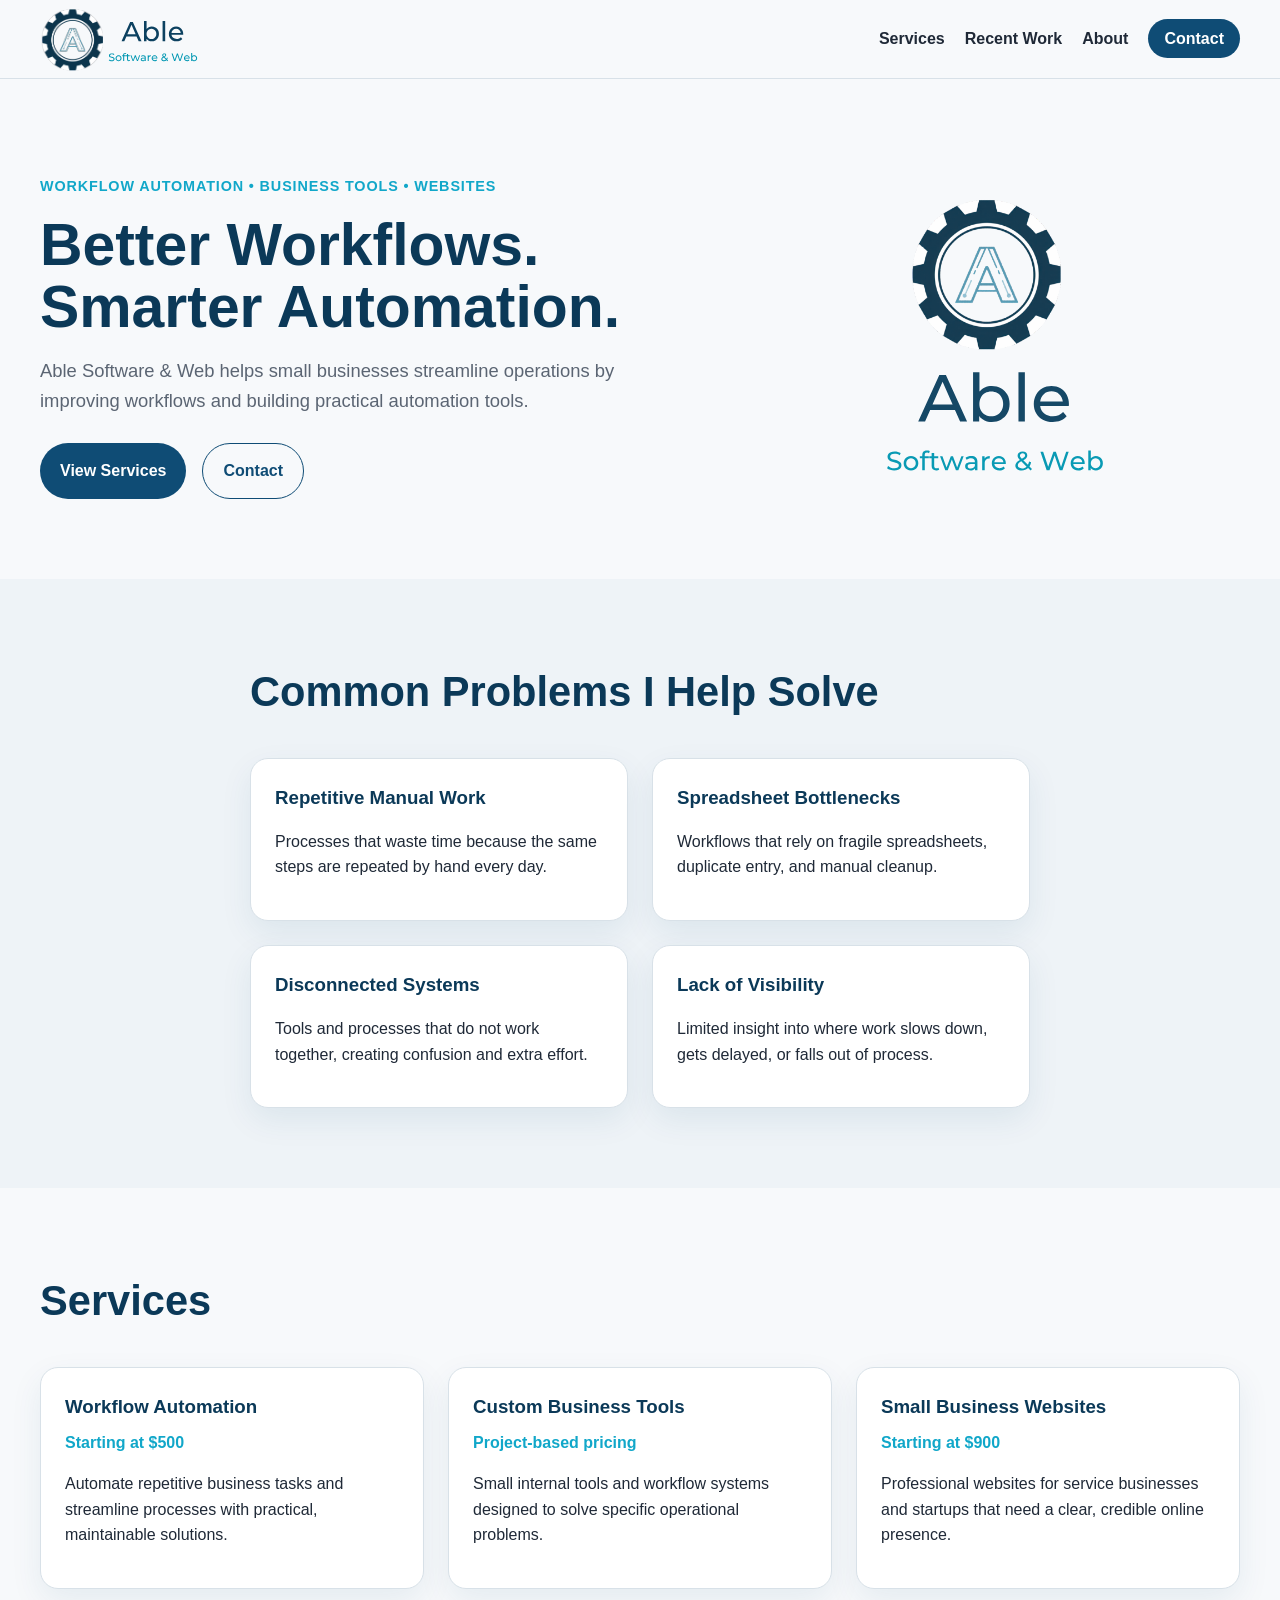
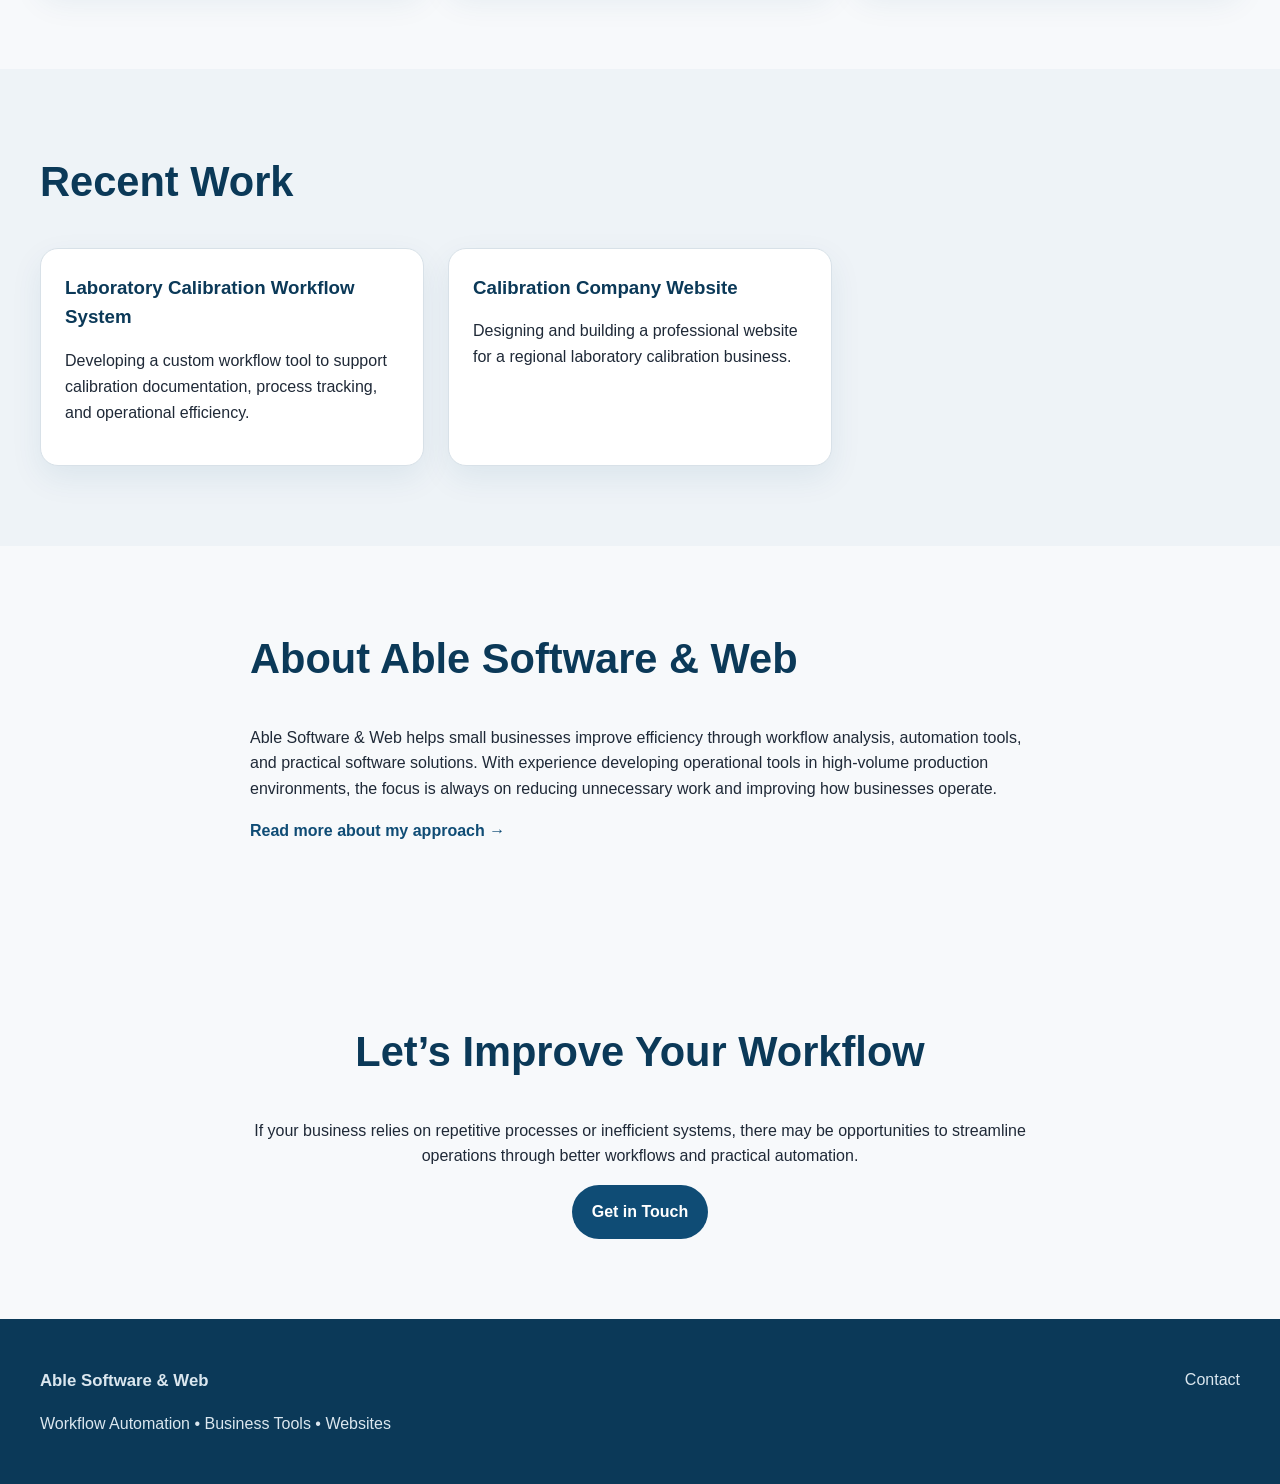
==== index.html @ 67d5d7b1 "Add initial HTML structure and JavaScript for navigation toggle - Created index.html with a complete" ====
<!DOCTYPE html>
<html lang="en">
<head>
  <meta charset="UTF-8" />
  <meta name="viewport" content="width=device-width, initial-scale=1.0" />
  <title>Able Software & Web | Better Workflows. Smarter Automation.</title>
  <meta
    name="description"
    content="Able Software & Web helps small businesses improve workflows, automate repetitive tasks, and build practical software and web solutions."
  />
  <link rel="icon" type="image/svg+xml" href="images/logo-icon.svg" />
  <link rel="stylesheet" href="css/styles.css" />
</head>
<body>
  <header class="site-header">
    <div class="container nav-wrap">
      <a href="index.html" class="logo-link" aria-label="Able Software & Web home">
        <img src="images/logo-horizontal.svg" alt="Able Software & Web logo" class="logo" />
      </a>

      <button class="menu-toggle" aria-label="Toggle navigation" aria-expanded="false">
        ☰
      </button>

      <nav class="site-nav">
        <ul>
          <li><a href="#services">Services</a></li>
          <li><a href="#work">Recent Work</a></li>
          <li><a href="about.html">About</a></li>
          <li><a href="contact.html" class="nav-cta">Contact</a></li>
        </ul>
      </nav>
    </div>
  </header>

  <main>
    <section class="hero">
      <div class="container hero-grid">
        <div class="hero-text">
          <p class="eyebrow">Workflow Automation • Business Tools • Websites</p>
          <h1>Better Workflows. Smarter Automation.</h1>
          <p class="hero-copy">
            Able Software & Web helps small businesses streamline operations by
            improving workflows and building practical automation tools.
          </p>
          <div class="hero-actions">
            <a href="#services" class="btn btn-primary">View Services</a>
            <a href="contact.html" class="btn btn-secondary">Contact</a>
          </div>
        </div>

        <div class="hero-visual">
          <img src="images/logo-vertical.svg" alt="Able Software & Web brand mark" />
        </div>
      </div>
    </section>

    <section class="section alt-bg">
      <div class="container narrow">
        <h2>Common Problems I Help Solve</h2>
        <div class="problem-list">
          <div class="problem-card">
            <h3>Repetitive Manual Work</h3>
            <p>Processes that waste time because the same steps are repeated by hand every day.</p>
          </div>
          <div class="problem-card">
            <h3>Spreadsheet Bottlenecks</h3>
            <p>Workflows that rely on fragile spreadsheets, duplicate entry, and manual cleanup.</p>
          </div>
          <div class="problem-card">
            <h3>Disconnected Systems</h3>
            <p>Tools and processes that do not work together, creating confusion and extra effort.</p>
          </div>
          <div class="problem-card">
            <h3>Lack of Visibility</h3>
            <p>Limited insight into where work slows down, gets delayed, or falls out of process.</p>
          </div>
        </div>
      </div>
    </section>

    <section id="services" class="section">
      <div class="container">
        <h2>Services</h2>
        <div class="card-grid">
          <article class="service-card">
            <h3>Workflow Automation</h3>
            <p class="price">Starting at $500</p>
            <p>
              Automate repetitive business tasks and streamline processes with practical,
              maintainable solutions.
            </p>
          </article>

          <article class="service-card">
            <h3>Custom Business Tools</h3>
            <p class="price">Project-based pricing</p>
            <p>
              Small internal tools and workflow systems designed to solve specific
              operational problems.
            </p>
          </article>

          <article class="service-card">
            <h3>Small Business Websites</h3>
            <p class="price">Starting at $900</p>
            <p>
              Professional websites for service businesses and startups that need a
              clear, credible online presence.
            </p>
          </article>
        </div>
      </div>
    </section>

    <section id="work" class="section alt-bg">
      <div class="container">
        <h2>Recent Work</h2>
        <div class="card-grid">
          <article class="work-card">
            <h3>Laboratory Calibration Workflow System</h3>
            <p>
              Developing a custom workflow tool to support calibration documentation,
              process tracking, and operational efficiency.
            </p>
          </article>

          <article class="work-card">
            <h3>Calibration Company Website</h3>
            <p>
              Designing and building a professional website for a regional laboratory
              calibration business.
            </p>
          </article>
        </div>
      </div>
    </section>

    <section class="section">
      <div class="container narrow">
        <h2>About Able Software & Web</h2>
        <p>
          Able Software & Web helps small businesses improve efficiency through workflow
          analysis, automation tools, and practical software solutions. With experience
          developing operational tools in high-volume production environments, the focus
          is always on reducing unnecessary work and improving how businesses operate.
        </p>
        <p>
          <a href="about.html" class="text-link">Read more about my approach →</a>
        </p>
      </div>
    </section>

    <section class="section cta-section">
      <div class="container narrow">
        <h2>Let’s Improve Your Workflow</h2>
        <p>
          If your business relies on repetitive processes or inefficient systems, there
          may be opportunities to streamline operations through better workflows and
          practical automation.
        </p>
        <a href="contact.html" class="btn btn-primary">Get in Touch</a>
      </div>
    </section>
  </main>

  <footer class="site-footer">
    <div class="container footer-wrap">
      <div>
        <p class="footer-brand">Able Software & Web</p>
        <p>Workflow Automation • Business Tools • Websites</p>
      </div>
      <div>
        <p><a href="contact.html">Contact</a></p>
      </div>
    </div>
  </footer>

  <script src="js/main.js"></script>
</body>
</html>
---- css/styles.css ----
:root {
  --color-primary: #0f4c75;
  --color-primary-dark: #0b3958;
  --color-accent: #11a7c9;
  --color-bg: #f7f9fb;
  --color-surface: #ffffff;
  --color-surface-alt: #eef3f7;
  --color-text: #1f2937;
  --color-text-muted: #5b6573;
  --color-border: #d8e1e8;

  --max-width: 1200px;
  --radius: 18px;
  --shadow: 0 12px 32px rgba(15, 76, 117, 0.08);
}

*,
*::before,
*::after {
  box-sizing: border-box;
}

html {
  scroll-behavior: smooth;
}

body {
  margin: 0;
  font-family: Arial, Helvetica, sans-serif;
  color: var(--color-text);
  background: var(--color-bg);
  line-height: 1.6;
}

img {
  max-width: 100%;
  display: block;
}

a {
  color: var(--color-primary);
  text-decoration: none;
}

a:hover {
  text-decoration: underline;
}

.container {
  width: min(100% - 2rem, var(--max-width));
  margin: 0 auto;
}

.narrow {
  max-width: 780px;
}

.section {
  padding: 5rem 0;
}

.alt-bg {
  background: var(--color-surface-alt);
}

.site-header {
  background: rgba(247, 249, 251, 0.95);
  border-bottom: 1px solid var(--color-border);
  position: sticky;
  top: 0;
  z-index: 1000;
  backdrop-filter: blur(10px);
}

.nav-wrap {
  display: flex;
  align-items: center;
  justify-content: space-between;
  min-height: 78px;
  gap: 1rem;
}

.logo-link {
  display: flex;
  align-items: center;
}

.logo {
  height: 75px;
  transition: transform 0.6s ease;
}



.site-nav ul {
  display: flex;
  align-items: center;
  gap: 1.25rem;
  list-style: none;
  margin: 0;
  padding: 0;
}

.site-nav a {
  font-weight: 600;
  color: var(--color-text);
}

.site-nav a:hover,
.site-nav a:focus {
  color: var(--color-primary);
  text-decoration: none;
}

.nav-cta {
  padding: 0.7rem 1rem;
  border-radius: 999px;
  background: var(--color-primary);
  color: white !important;
}

.nav-cta:hover,
.nav-cta:focus {
  background: var(--color-primary-dark);
}

.menu-toggle {
  display: none;
  background: transparent;
  border: 0;
  font-size: 1.5rem;
  cursor: pointer;
  color: var(--color-primary);
}

.hero {
  padding: 6rem 0 5rem;
}

.hero-grid {
  display: grid;
  grid-template-columns: 1.15fr 0.85fr;
  align-items: center;
  gap: 3rem;
}

.eyebrow {
  margin: 0 0 1rem;
  color: var(--color-accent);
  font-weight: 700;
  text-transform: uppercase;
  letter-spacing: 0.06em;
  font-size: 0.9rem;
}

.hero h1,
.inner-page h1 {
  font-size: clamp(2.3rem, 4.6vw, 3.9rem);
  line-height: 1.05;
  margin: 0 0 1rem;
  color: var(--color-primary-dark);
}

.hero-copy {
  font-size: 1.15rem;
  max-width: 40rem;
  color: var(--color-text-muted);
  margin-bottom: 1.75rem;
}

.hero-actions {
  display: flex;
  flex-wrap: wrap;
  gap: 1rem;
}

.hero-visual {
  display: flex;
  align-items: center;
  justify-content: center;
  opacity: 0.96;
}

.hero-visual img {
  max-width: 280px;
}

.btn {
  display: inline-flex;
  align-items: center;
  justify-content: center;
  padding: 0.9rem 1.25rem;
  border-radius: 999px;
  font-weight: 700;
  text-decoration: none;
  transition: transform 0.15s ease, background 0.15s ease;
}

.btn:hover {
  transform: translateY(-1px);
  text-decoration: none;
}

.btn-primary {
  background: var(--color-primary);
  color: #fff;
}

.btn-primary:hover {
  background: var(--color-primary-dark);
}

.btn-secondary {
  background: transparent;
  color: var(--color-primary);
  border: 1px solid var(--color-primary);
}

.btn-secondary:hover {
  background: rgba(15, 76, 117, 0.06);
}

h2 {
  font-size: clamp(1.8rem, 4vw, 2.6rem);
  margin-top: 0;
  margin-bottom: 2rem;
  color: var(--color-primary-dark);
}

h3 {
  margin-top: 0;
  margin-bottom: 0.75rem;
  color: var(--color-primary-dark);
}

.problem-list,
.card-grid {
  display: grid;
  gap: 1.5rem;
}

.problem-list {
  grid-template-columns: repeat(2, minmax(0, 1fr));
}

.card-grid {
  grid-template-columns: repeat(3, minmax(0, 1fr));
}

.problem-card,
.service-card,
.work-card,
.contact-box,
.contact-form {
  background: var(--color-surface);
  border: 1px solid var(--color-border);
  border-radius: var(--radius);
  padding: 1.5rem;
  box-shadow: var(--shadow);
}

.price {
  margin-top: -0.25rem;
  font-weight: 700;
  color: var(--color-accent);
}

.text-link {
  font-weight: 700;
}

.cta-section {
  text-align: center;
}

.contact-form {
  display: grid;
  gap: 0.85rem;
  margin-top: 1.5rem;
}

.contact-form label {
  font-weight: 700;
}

.contact-form input,
.contact-form textarea {
  width: 100%;
  padding: 0.9rem 1rem;
  border: 1px solid var(--color-border);
  border-radius: 12px;
  font: inherit;
  background: white;
}

.contact-form input:focus,
.contact-form textarea:focus {
  outline: 2px solid rgba(17, 167, 201, 0.25);
  border-color: var(--color-accent);
}

.site-footer {
  background: var(--color-primary-dark);
  color: #dbe7ef;
  padding: 2rem 0;
}

.footer-wrap {
  display: flex;
  justify-content: space-between;
  gap: 2rem;
  flex-wrap: wrap;
}

.site-footer a {
  color: #dbe7ef;
}

.footer-brand {
  font-weight: 700;
  font-size: 1.05rem;
  margin-bottom: 0.35rem;
}

.inner-page {
  min-height: 70vh;
}

@media (max-width: 900px) {
  .hero-grid,
  .problem-list,
  .card-grid {
    grid-template-columns: 1fr;
  }

  .hero {
    padding-top: 4.5rem;
  }

  .hero-visual {
    order: -1;
  }
}

@media (max-width: 760px) {
  .menu-toggle {
    display: block;
  }

  .site-nav {
    position: absolute;
    top: 78px;
    left: 0;
    right: 0;
    background: var(--color-surface);
    border-bottom: 1px solid var(--color-border);
    padding: 1rem;
    display: none;
  }

  .site-nav.open {
    display: block;
  }

  .site-nav ul {
    flex-direction: column;
    align-items: flex-start;
  }

  .section {
    padding: 4rem 0;
  }
}
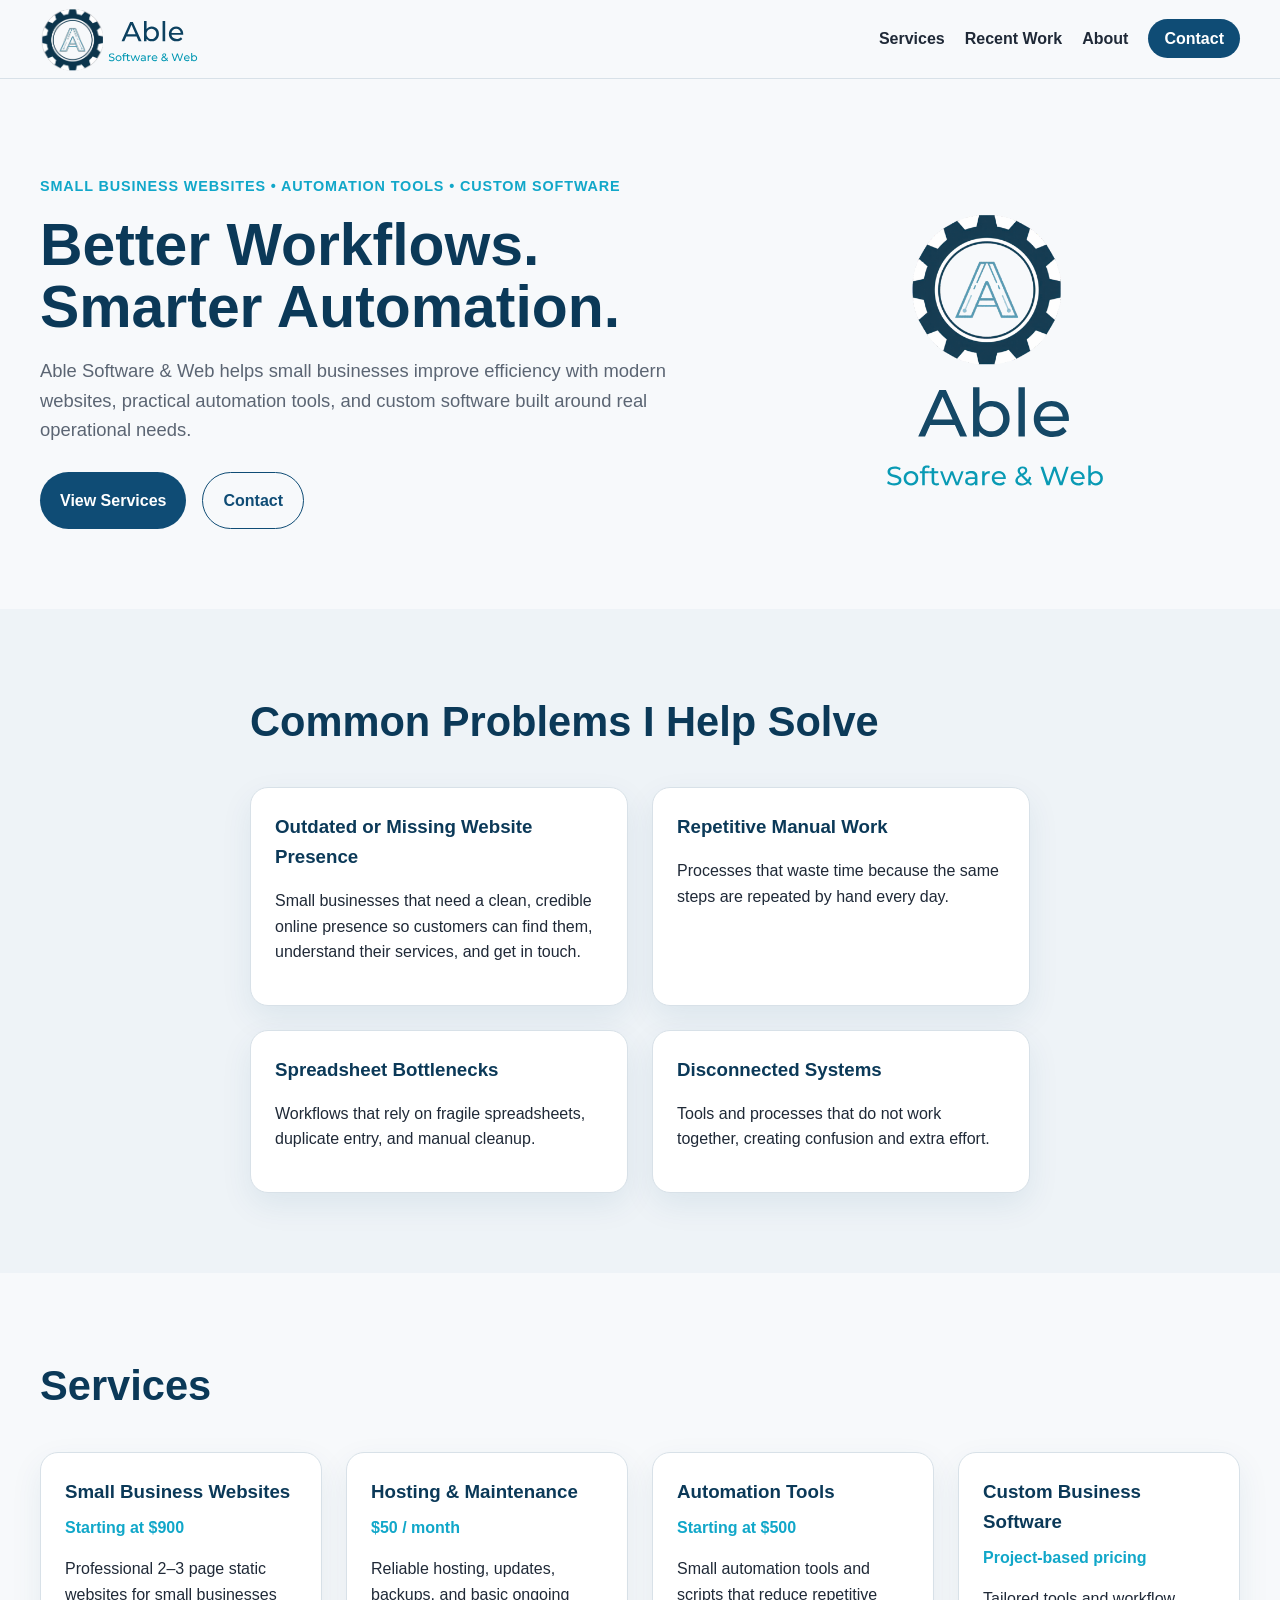
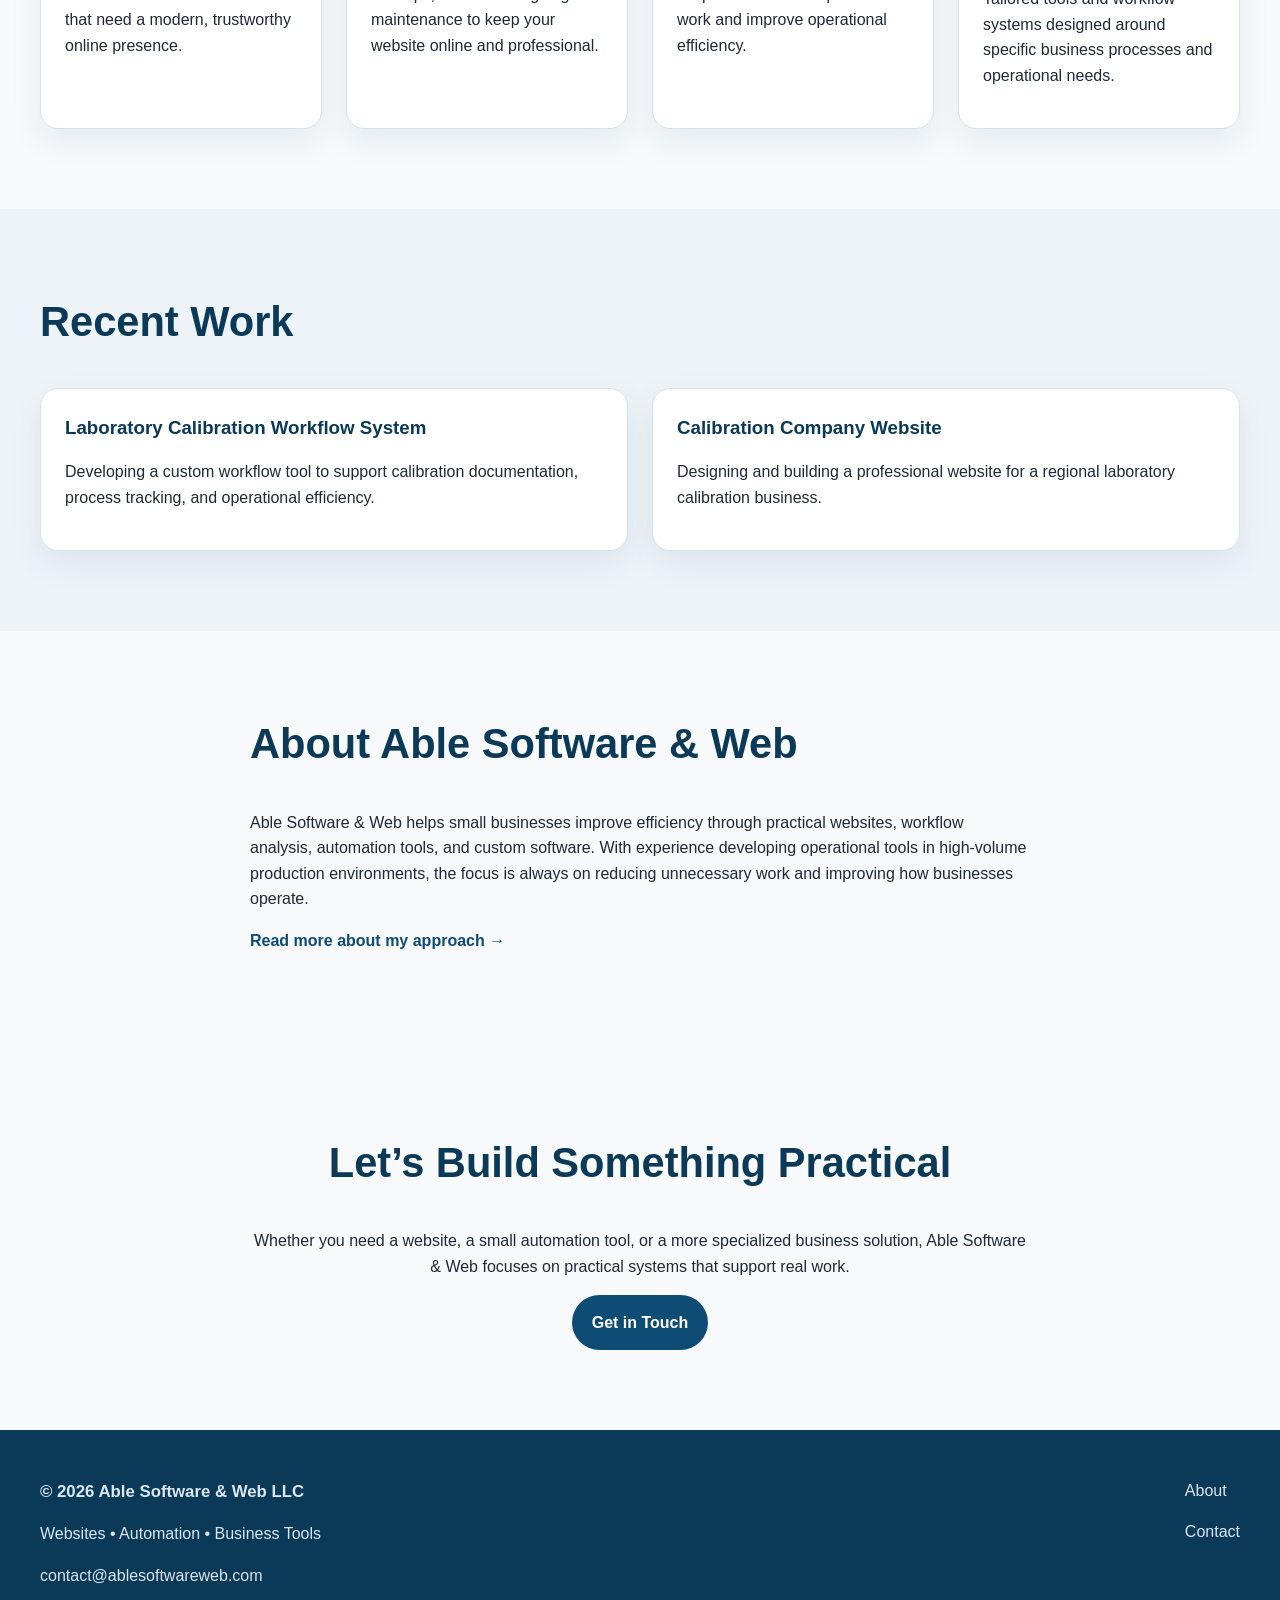
==== commit 3eae12eb: "Refactor code structure for improved readability and maintainability" ====
--- a/index.html
+++ b/index.html
@@ -6,9 +6,9 @@
   <title>Able Software & Web | Better Workflows. Smarter Automation.</title>
   <meta
     name="description"
-    content="Able Software & Web helps small businesses improve workflows, automate repetitive tasks, and build practical software and web solutions."
+    content="Able Software & Web builds small business websites, automation tools, and practical software solutions that help businesses operate more efficiently."
   />
-  <link rel="icon" type="image/svg+xml" href="images/logo-icon.svg" />
+  <link rel="icon" href="images/favicon.ico" sizes="any" />
   <link rel="stylesheet" href="css/styles.css" />
 </head>
 <body>
@@ -27,7 +27,7 @@
           <li><a href="#services">Services</a></li>
           <li><a href="#work">Recent Work</a></li>
           <li><a href="about.html">About</a></li>
-          <li><a href="contact.html" class="nav-cta">Contact</a></li>
+          <li><a href="contact.php" class="nav-cta">Contact</a></li>
         </ul>
       </nav>
     </div>
@@ -37,15 +37,16 @@
     <section class="hero">
       <div class="container hero-grid">
         <div class="hero-text">
-          <p class="eyebrow">Workflow Automation • Business Tools • Websites</p>
+          <p class="eyebrow">Small Business Websites • Automation Tools • Custom Software</p>
           <h1>Better Workflows. Smarter Automation.</h1>
           <p class="hero-copy">
-            Able Software & Web helps small businesses streamline operations by
-            improving workflows and building practical automation tools.
+            Able Software & Web helps small businesses improve efficiency with
+            modern websites, practical automation tools, and custom software
+            built around real operational needs.
           </p>
           <div class="hero-actions">
             <a href="#services" class="btn btn-primary">View Services</a>
-            <a href="contact.html" class="btn btn-secondary">Contact</a>
+            <a href="contact.php" class="btn btn-secondary">Contact</a>
           </div>
         </div>
 
@@ -60,20 +61,32 @@
         <h2>Common Problems I Help Solve</h2>
         <div class="problem-list">
           <div class="problem-card">
+            <h3>Outdated or Missing Website Presence</h3>
+            <p>
+              Small businesses that need a clean, credible online presence so customers
+              can find them, understand their services, and get in touch.
+            </p>
+          </div>
+          <div class="problem-card">
             <h3>Repetitive Manual Work</h3>
-            <p>Processes that waste time because the same steps are repeated by hand every day.</p>
+            <p>
+              Processes that waste time because the same steps are repeated by hand
+              every day.
+            </p>
           </div>
           <div class="problem-card">
             <h3>Spreadsheet Bottlenecks</h3>
-            <p>Workflows that rely on fragile spreadsheets, duplicate entry, and manual cleanup.</p>
+            <p>
+              Workflows that rely on fragile spreadsheets, duplicate entry, and manual
+              cleanup.
+            </p>
           </div>
           <div class="problem-card">
             <h3>Disconnected Systems</h3>
-            <p>Tools and processes that do not work together, creating confusion and extra effort.</p>
-          </div>
-          <div class="problem-card">
-            <h3>Lack of Visibility</h3>
-            <p>Limited insight into where work slows down, gets delayed, or falls out of process.</p>
+            <p>
+              Tools and processes that do not work together, creating confusion and
+              extra effort.
+            </p>
           </div>
         </div>
       </div>
@@ -84,29 +97,38 @@
         <h2>Services</h2>
         <div class="card-grid">
           <article class="service-card">
-            <h3>Workflow Automation</h3>
-            <p class="price">Starting at $500</p>
-            <p>
-              Automate repetitive business tasks and streamline processes with practical,
-              maintainable solutions.
-            </p>
-          </article>
-
-          <article class="service-card">
-            <h3>Custom Business Tools</h3>
-            <p class="price">Project-based pricing</p>
-            <p>
-              Small internal tools and workflow systems designed to solve specific
-              operational problems.
-            </p>
-          </article>
-
-          <article class="service-card">
             <h3>Small Business Websites</h3>
             <p class="price">Starting at $900</p>
             <p>
-              Professional websites for service businesses and startups that need a
-              clear, credible online presence.
+              Professional 2–3 page static websites for small businesses that need
+              a modern, trustworthy online presence.
+            </p>
+          </article>
+
+          <article class="service-card">
+            <h3>Hosting & Maintenance</h3>
+            <p class="price">$50 / month</p>
+            <p>
+              Reliable hosting, updates, backups, and basic ongoing maintenance to
+              keep your website online and professional.
+            </p>
+          </article>
+
+          <article class="service-card">
+            <h3>Automation Tools</h3>
+            <p class="price">Starting at $500</p>
+            <p>
+              Small automation tools and scripts that reduce repetitive work and
+              improve operational efficiency.
+            </p>
+          </article>
+
+          <article class="service-card">
+            <h3>Custom Business Software</h3>
+            <p class="price">Project-based pricing</p>
+            <p>
+              Tailored tools and workflow systems designed around specific business
+              processes and operational needs.
             </p>
           </article>
         </div>
@@ -140,10 +162,11 @@
       <div class="container narrow">
         <h2>About Able Software & Web</h2>
         <p>
-          Able Software & Web helps small businesses improve efficiency through workflow
-          analysis, automation tools, and practical software solutions. With experience
-          developing operational tools in high-volume production environments, the focus
-          is always on reducing unnecessary work and improving how businesses operate.
+          Able Software & Web helps small businesses improve efficiency through
+          practical websites, workflow analysis, automation tools, and custom software.
+          With experience developing operational tools in high-volume production
+          environments, the focus is always on reducing unnecessary work and improving
+          how businesses operate.
         </p>
         <p>
           <a href="about.html" class="text-link">Read more about my approach →</a>
@@ -153,28 +176,37 @@
 
     <section class="section cta-section">
       <div class="container narrow">
-        <h2>Let’s Improve Your Workflow</h2>
+        <h2>Let’s Build Something Practical</h2>
         <p>
-          If your business relies on repetitive processes or inefficient systems, there
-          may be opportunities to streamline operations through better workflows and
-          practical automation.
+          Whether you need a website, a small automation tool, or a more specialized
+          business solution, Able Software & Web focuses on practical systems that
+          support real work.
         </p>
-        <a href="contact.html" class="btn btn-primary">Get in Touch</a>
+        <a href="contact.php" class="btn btn-primary">Get in Touch</a>
       </div>
     </section>
   </main>
 
-  <footer class="site-footer">
-    <div class="container footer-wrap">
-      <div>
-        <p class="footer-brand">Able Software & Web</p>
-        <p>Workflow Automation • Business Tools • Websites</p>
-      </div>
-      <div>
-        <p><a href="contact.html">Contact</a></p>
-      </div>
+<footer class="site-footer">
+  <div class="container footer-wrap">
+    
+    <div>
+      <p class="footer-brand">© <span id="year"></span> Able Software & Web LLC</p>
+      <p>Websites • Automation • Business Tools</p>
+      <p>
+        <a href="mailto:contact@ablesoftwareweb.com">
+          contact@ablesoftwareweb.com
+        </a>
+      </p>
     </div>
-  </footer>
+
+    <div>
+      <p><a href="about.html">About</a></p>
+      <p><a href="contact.php">Contact</a></p>
+    </div>
+
+  </div>
+</footer>
 
   <script src="js/main.js"></script>
 </body>
--- a/css/styles.css
+++ b/css/styles.css
@@ -244,7 +244,7 @@
 }
 
 .card-grid {
-  grid-template-columns: repeat(3, minmax(0, 1fr));
+  grid-template-columns: repeat(auto-fit, minmax(240px, 1fr));
 }
 
 .problem-card,
@@ -370,4 +370,27 @@
   .section {
     padding: 4rem 0;
   }
+}
+
+.form-status {
+  margin: 1rem 0;
+}
+
+.success-message,
+.error-message {
+  padding: 0.9rem 1rem;
+  border-radius: 12px;
+  font-weight: 600;
+}
+
+.success-message {
+  background: #e8f8ee;
+  color: #166534;
+  border: 1px solid #bbf7d0;
+}
+
+.error-message {
+  background: #fef2f2;
+  color: #991b1b;
+  border: 1px solid #fecaca;
 }
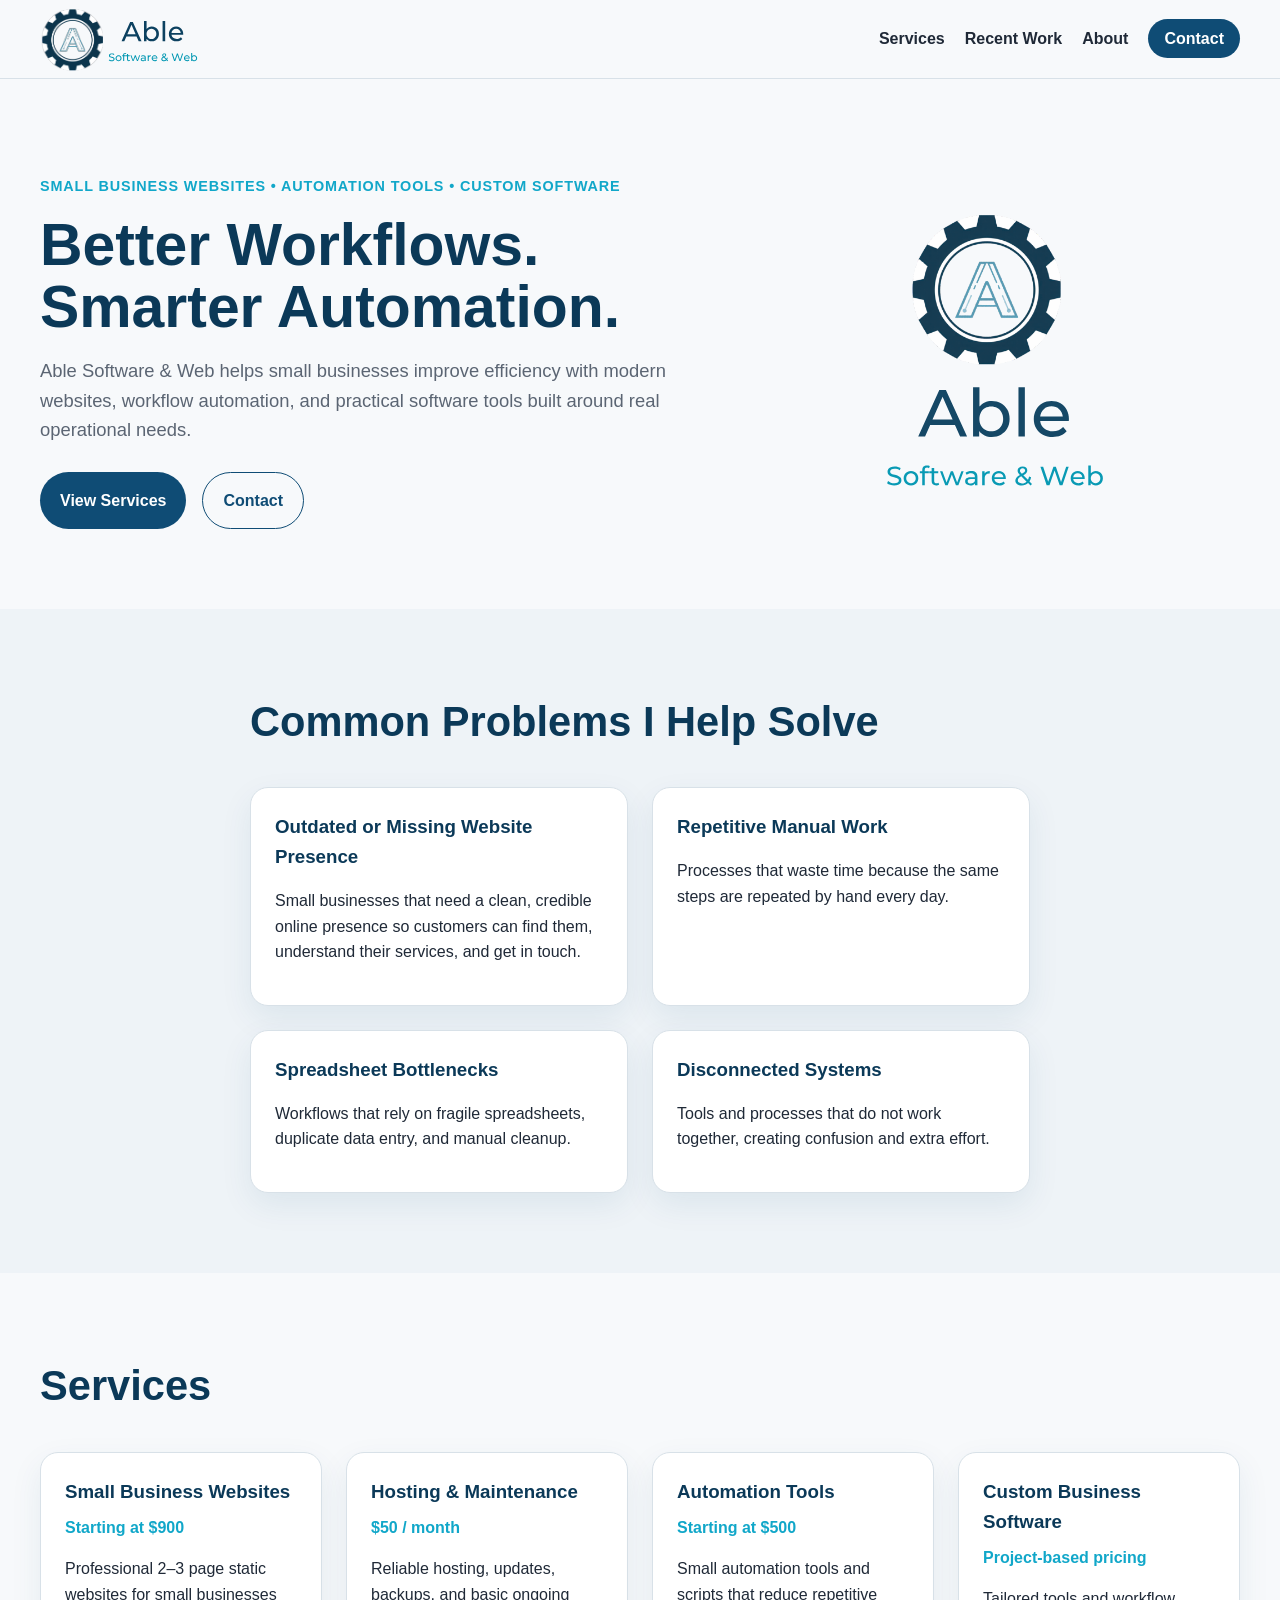
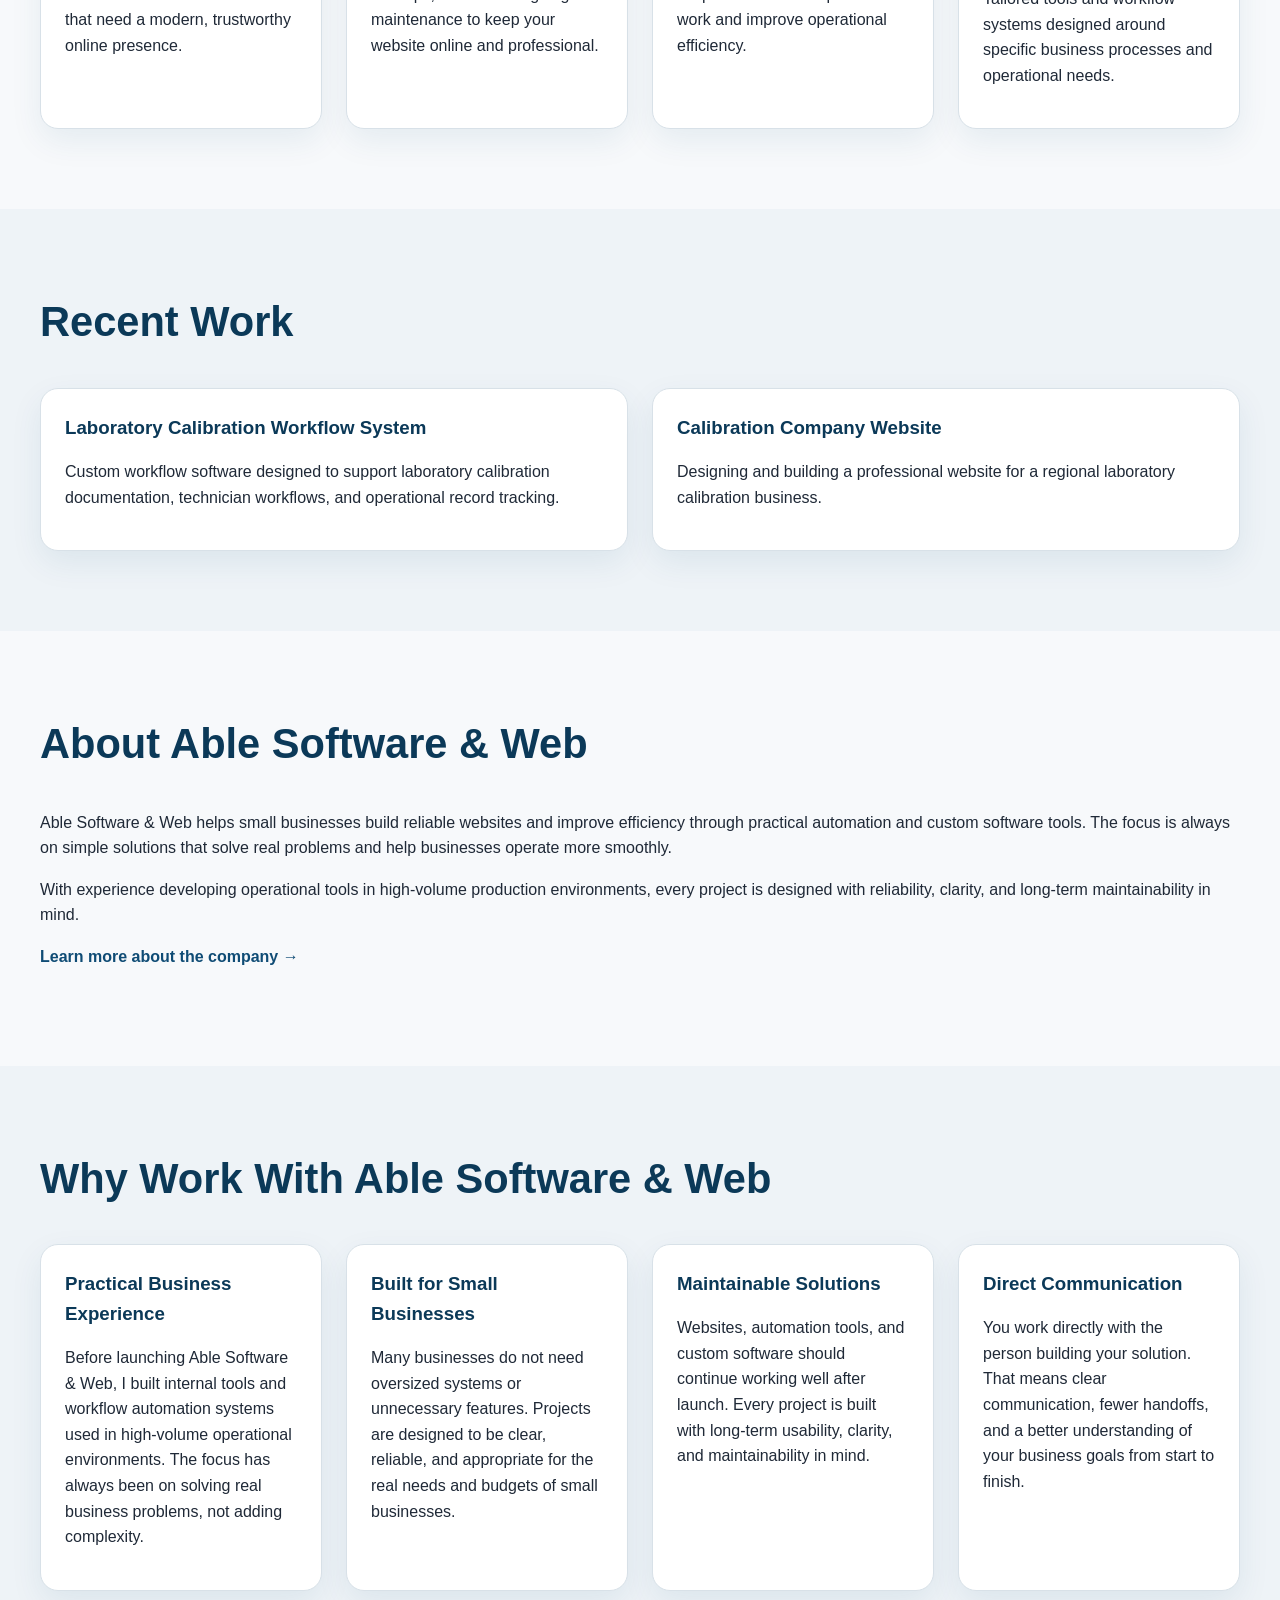
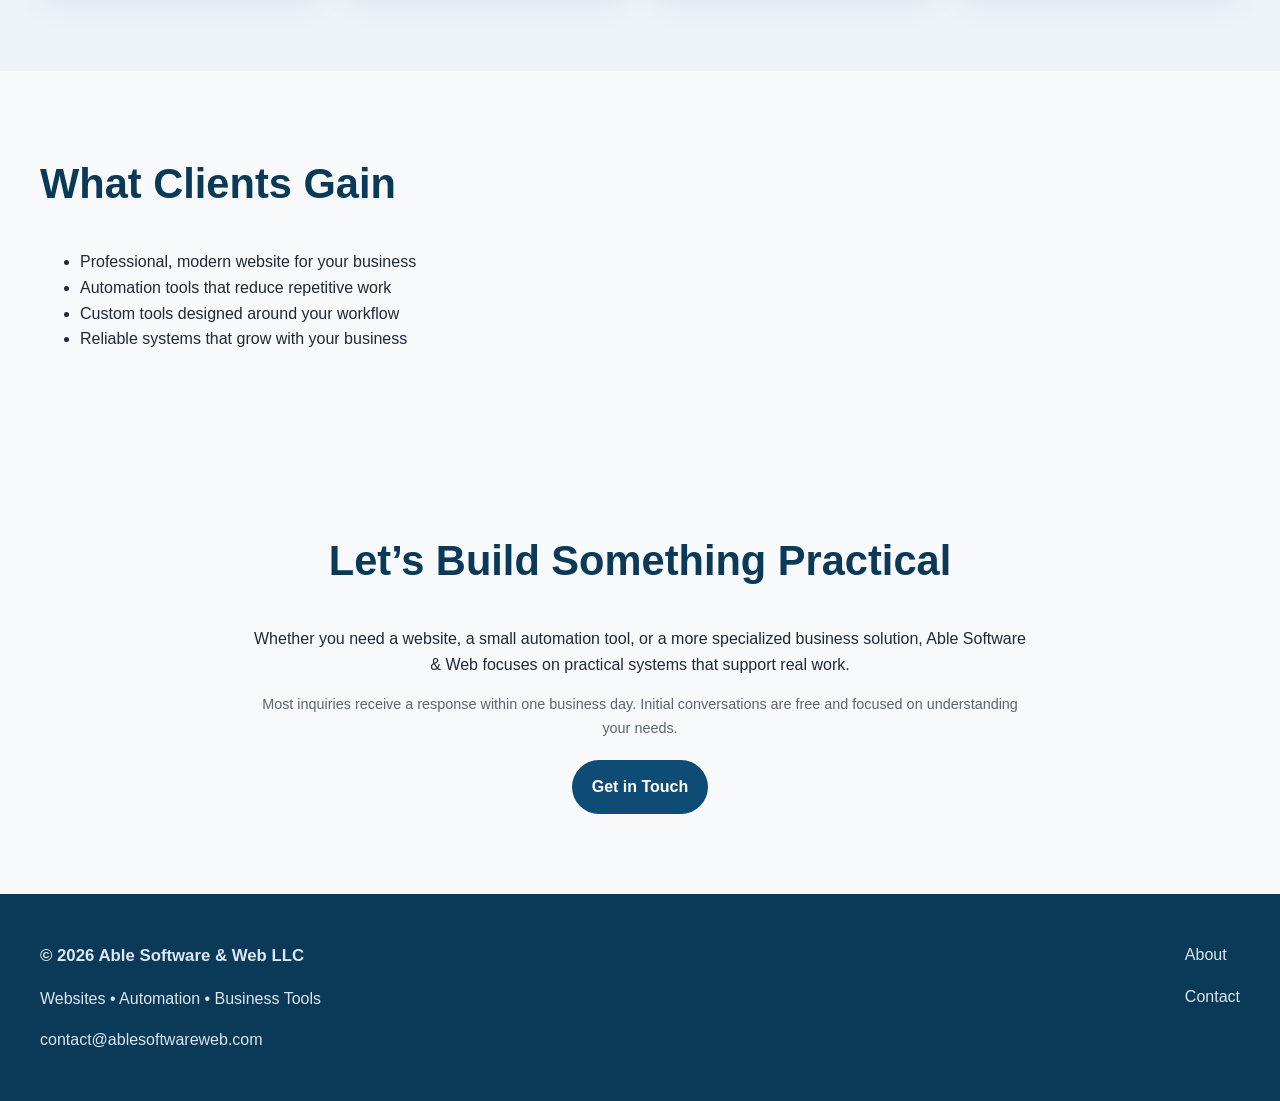
==== commit 20ae0988: "Add SEO metadata, improve content clarity, and create sitemap and robots.txt" ====
--- a/index.html
+++ b/index.html
@@ -8,9 +8,26 @@
     name="description"
     content="Able Software & Web builds small business websites, automation tools, and practical software solutions that help businesses operate more efficiently."
   />
+  <meta property="og:title" content="Able Software & Web | Better Workflows. Smarter Automation." />
+    <meta property="og:description" content="Small business websites, workflow automation, and practical software tools." />
+    <meta property="og:type" content="website" />
+    <meta property="og:url" content="https://ablesoftwareweb.com" />
+    <meta property="og:image" content="https://ablesoftwareweb.com/images/logo-horizontal.svg" />
+    <link rel="canonical" href="https://ablesoftwareweb.com/" />
   <link rel="icon" href="images/favicon.ico" sizes="any" />
   <link rel="stylesheet" href="css/styles.css" />
 </head>
+<script type="application/ld+json">
+{
+  "@context": "https://schema.org",
+  "@type": "Organization",
+  "name": "Able Software & Web LLC",
+  "url": "https://ablesoftwareweb.com",
+  "email": "contact@ablesoftwareweb.com",
+  "description": "Websites, automation tools, and custom business software for small businesses.",
+  "founder": "Nathan Able"
+}
+</script>
 <body>
   <header class="site-header">
     <div class="container nav-wrap">
@@ -40,9 +57,7 @@
           <p class="eyebrow">Small Business Websites • Automation Tools • Custom Software</p>
           <h1>Better Workflows. Smarter Automation.</h1>
           <p class="hero-copy">
-            Able Software & Web helps small businesses improve efficiency with
-            modern websites, practical automation tools, and custom software
-            built around real operational needs.
+            Able Software & Web helps small businesses improve efficiency with modern websites, workflow automation, and practical software tools built around real operational needs.
           </p>
           <div class="hero-actions">
             <a href="#services" class="btn btn-primary">View Services</a>
@@ -51,7 +66,7 @@
         </div>
 
         <div class="hero-visual">
-          <img src="images/logo-vertical.svg" alt="Able Software & Web brand mark" />
+          <img src="images/logo-vertical.svg" alt="Able Software & Web brand mark" loading="lazy" />
         </div>
       </div>
     </section>
@@ -77,8 +92,7 @@
           <div class="problem-card">
             <h3>Spreadsheet Bottlenecks</h3>
             <p>
-              Workflows that rely on fragile spreadsheets, duplicate entry, and manual
-              cleanup.
+              Workflows that rely on fragile spreadsheets, duplicate data entry, and manual cleanup.
             </p>
           </div>
           <div class="problem-card">
@@ -142,8 +156,7 @@
           <article class="work-card">
             <h3>Laboratory Calibration Workflow System</h3>
             <p>
-              Developing a custom workflow tool to support calibration documentation,
-              process tracking, and operational efficiency.
+              Custom workflow software designed to support laboratory calibration documentation, technician workflows, and operational record tracking.
             </p>
           </article>
 
@@ -159,31 +172,104 @@
     </section>
 
     <section class="section">
-      <div class="container narrow">
+    <div class="container">
         <h2>About Able Software & Web</h2>
-        <p>
-          Able Software & Web helps small businesses improve efficiency through
-          practical websites, workflow analysis, automation tools, and custom software.
-          With experience developing operational tools in high-volume production
-          environments, the focus is always on reducing unnecessary work and improving
-          how businesses operate.
-        </p>
-        <p>
-          <a href="about.html" class="text-link">Read more about my approach →</a>
-        </p>
-      </div>
+
+        <p>
+        Able Software & Web helps small businesses build reliable websites and
+        improve efficiency through practical automation and custom software tools.
+        The focus is always on simple solutions that solve real problems and help
+        businesses operate more smoothly.
+        </p>
+
+        <p>
+        With experience developing operational tools in high-volume production
+        environments, every project is designed with reliability, clarity, and
+        long-term maintainability in mind.
+        </p>
+
+        <p>
+        <a href="about.html" class="text-link">
+            Learn more about the company →
+        </a>
+        </p>
+    </div>
+    </section>
+
+
+    <section class="section alt-bg">
+    <div class="container">
+        <h2>Why Work With Able Software & Web</h2>
+
+        <div class="card-grid">
+        <article class="service-card">
+            <h3>Practical Business Experience</h3>
+            <p>
+            Before launching Able Software & Web, I built internal tools and workflow
+            automation systems used in high-volume operational environments. The focus
+            has always been on solving real business problems, not adding complexity.
+            </p>
+        </article>
+
+        <article class="service-card">
+            <h3>Built for Small Businesses</h3>
+            <p>
+            Many businesses do not need oversized systems or unnecessary features.
+            Projects are designed to be clear, reliable, and appropriate for the real
+            needs and budgets of small businesses.
+            </p>
+        </article>
+
+        <article class="service-card">
+            <h3>Maintainable Solutions</h3>
+            <p>
+            Websites, automation tools, and custom software should continue working
+            well after launch. Every project is built with long-term usability,
+            clarity, and maintainability in mind.
+            </p>
+        </article>
+
+        <article class="service-card">
+            <h3>Direct Communication</h3>
+            <p>
+            You work directly with the person building your solution. That means clear
+            communication, fewer handoffs, and a better understanding of your business
+            goals from start to finish.
+            </p>
+        </article>
+        </div>
+    </div>
+    </section>
+
+    <section class="section">
+    <div class="container">
+        <h2>What Clients Gain</h2>
+
+        <ul class="benefits-list">
+        <li>Professional, modern website for your business</li>
+        <li>Automation tools that reduce repetitive work</li>
+        <li>Custom tools designed around your workflow</li>
+        <li>Reliable systems that grow with your business</li>
+        </ul>
+    </div>
     </section>
 
     <section class="section cta-section">
-      <div class="container narrow">
+    <div class="container narrow">
         <h2>Let’s Build Something Practical</h2>
-        <p>
-          Whether you need a website, a small automation tool, or a more specialized
-          business solution, Able Software & Web focuses on practical systems that
-          support real work.
-        </p>
+
+        <p>
+        Whether you need a website, a small automation tool, or a more specialized
+        business solution, Able Software & Web focuses on practical systems that
+        support real work.
+        </p>
+
+        <p class="cta-note">
+        Most inquiries receive a response within one business day. Initial conversations are free and focused on understanding your needs.
+        </p>
+
         <a href="contact.php" class="btn btn-primary">Get in Touch</a>
-      </div>
+    </div>
     </section>
   </main>
 
--- a/css/styles.css
+++ b/css/styles.css
@@ -393,4 +393,11 @@
   background: #fef2f2;
   color: #991b1b;
   border: 1px solid #fecaca;
+}
+
+.cta-note {
+  font-size: 0.9rem;
+  color: var(--color-text-muted);
+  margin-top: 1rem;
+  margin-bottom: 1.25rem;
 }
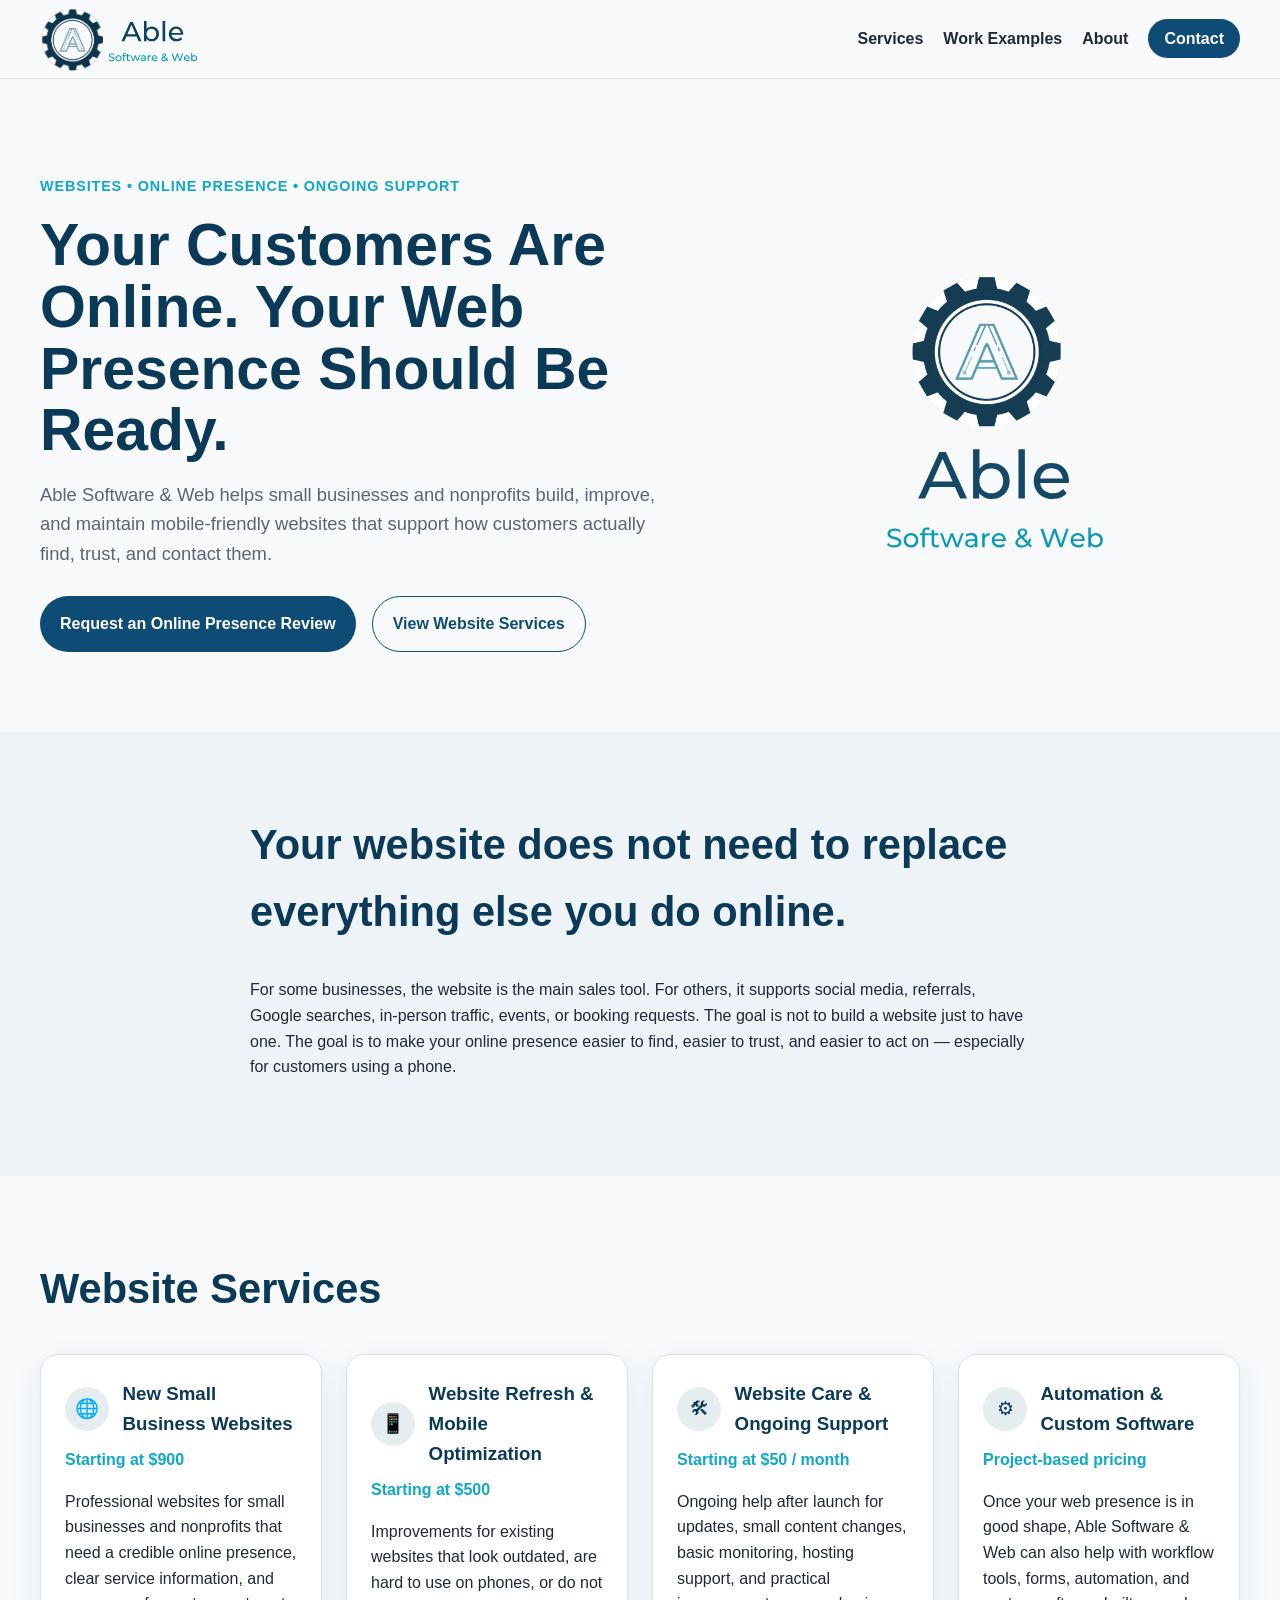
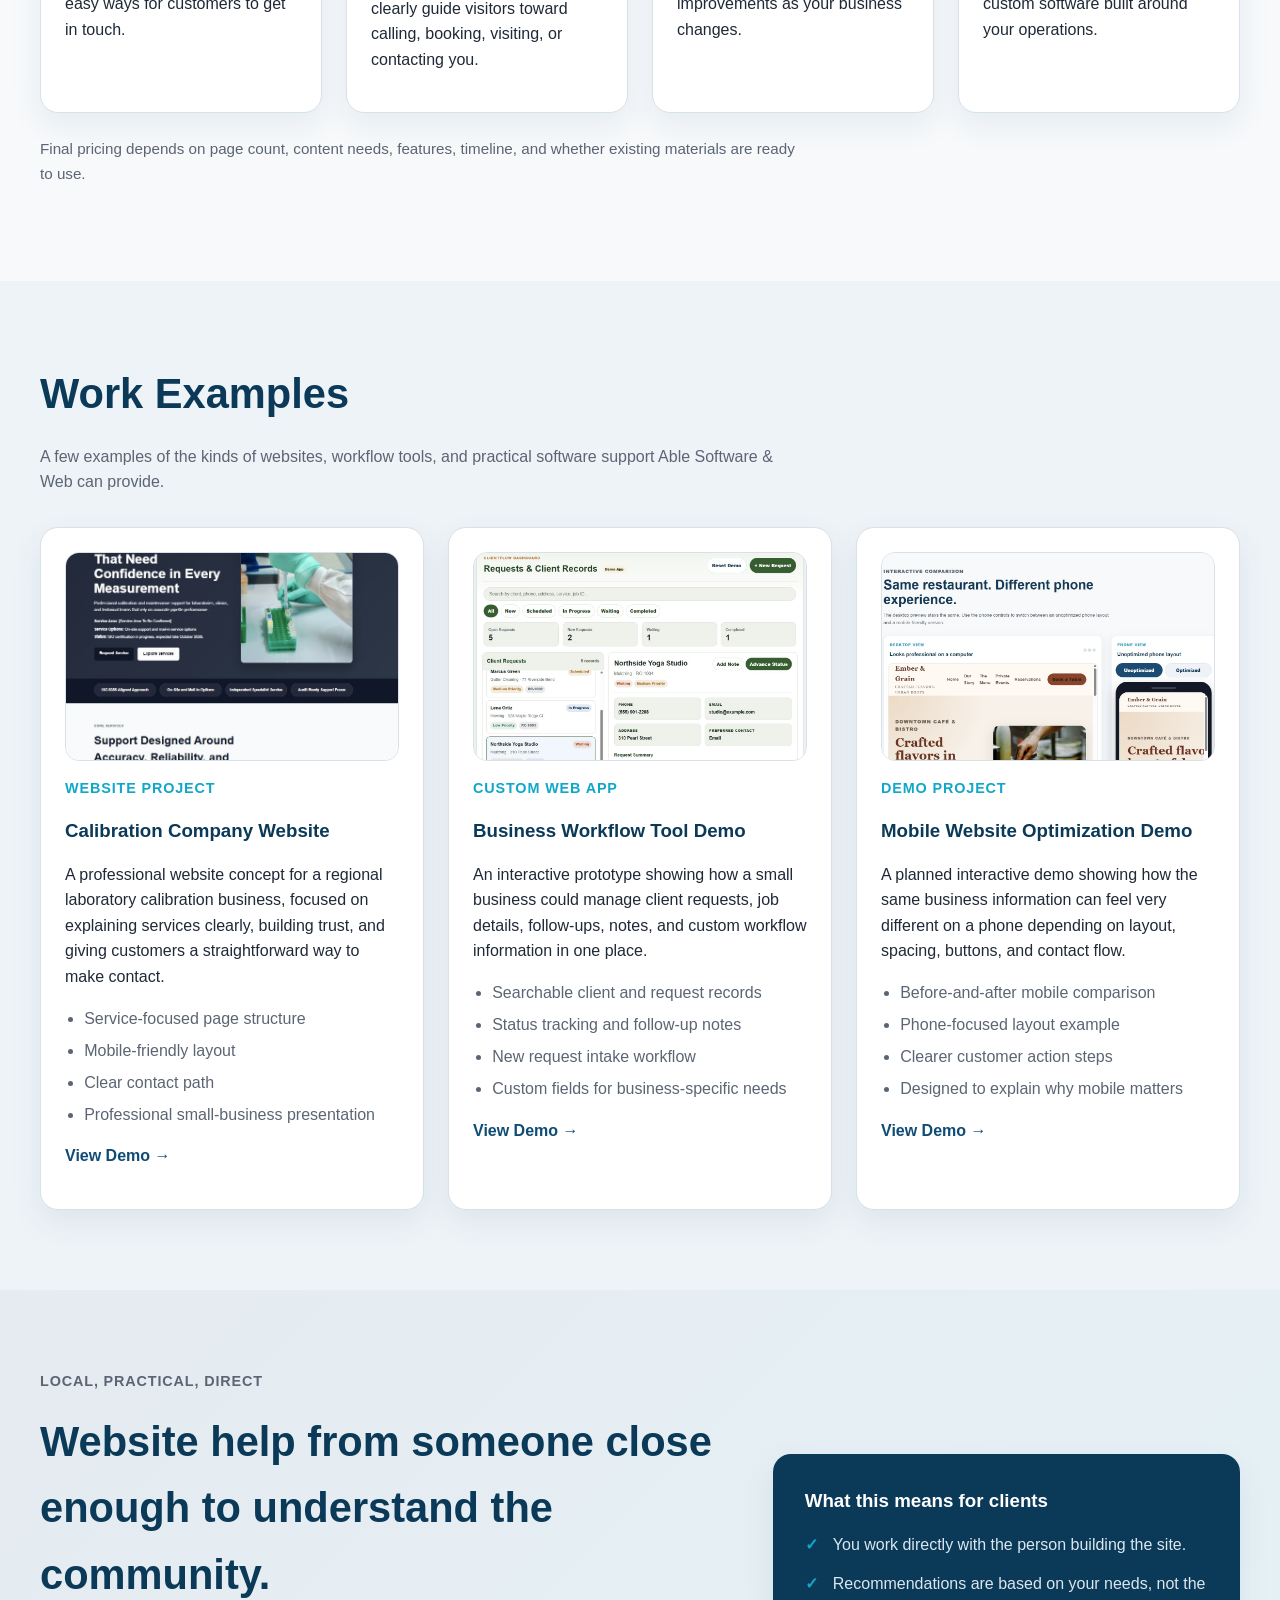
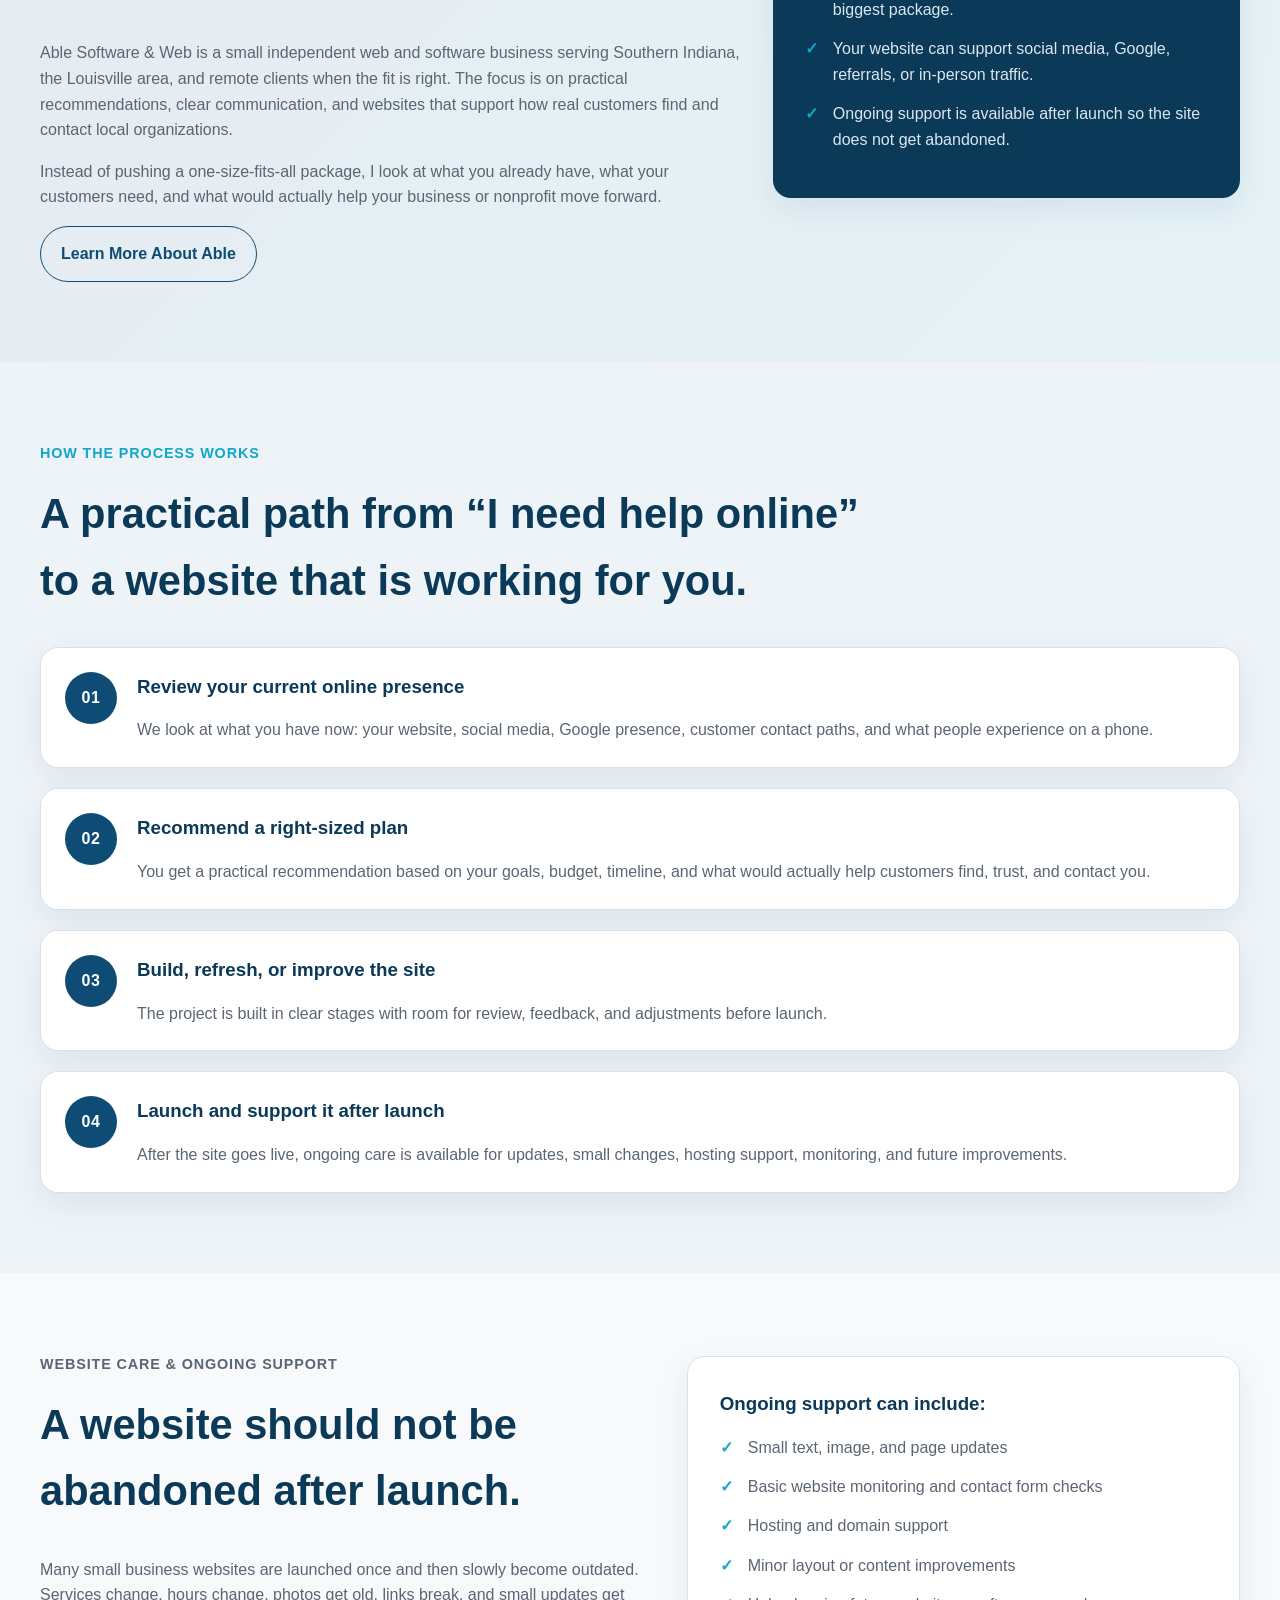
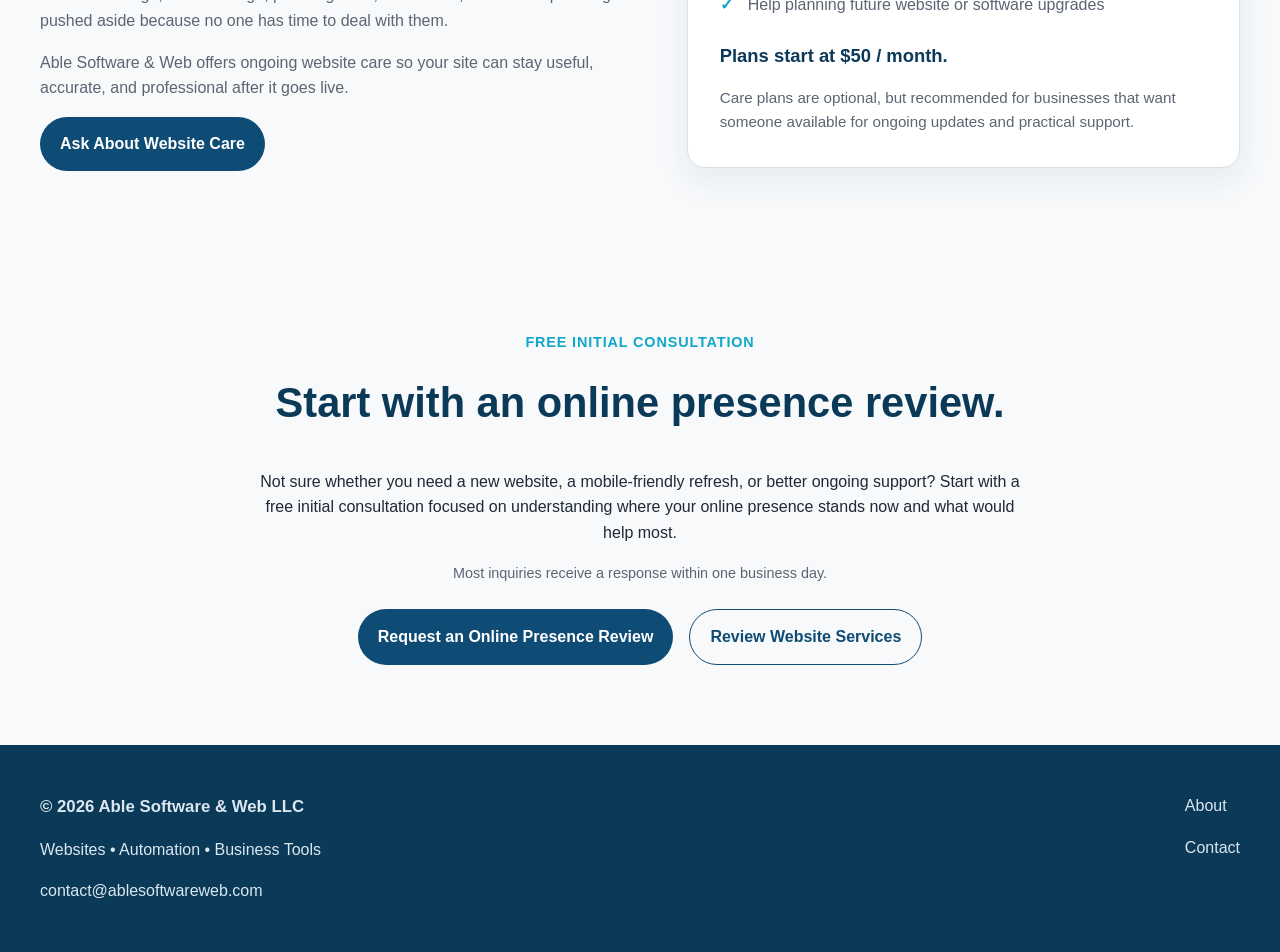
==== commit 2fcc2c8a: "Update to include Demos" ====
--- a/index.html
+++ b/index.html
@@ -3,13 +3,16 @@
 <head>
   <meta charset="UTF-8" />
   <meta name="viewport" content="width=device-width, initial-scale=1.0" />
-  <title>Able Software & Web | Better Workflows. Smarter Automation.</title>
+  <title>Able Software & Web | Mobile-Friendly Websites for Small Businesses</title>
   <meta
-    name="description"
-    content="Able Software & Web builds small business websites, automation tools, and practical software solutions that help businesses operate more efficiently."
-  />
-  <meta property="og:title" content="Able Software & Web | Better Workflows. Smarter Automation." />
-    <meta property="og:description" content="Small business websites, workflow automation, and practical software tools." />
+  name="description"
+  content="Able Software & Web builds and improves mobile-friendly websites for small businesses and nonprofits in Southern Indiana, Louisville, and beyond. Website care, online presence reviews, and practical software support are available."
+/>
+  <meta property="og:title" content="Able Software & Web | Mobile-Friendly Websites for Small Businesses" />
+    <meta
+      property="og:description"
+      content="Mobile-friendly websites, online presence reviews, and ongoing website care for small businesses and nonprofits in Southern Indiana, Louisville, and beyond."
+    />
     <meta property="og:type" content="website" />
     <meta property="og:url" content="https://ablesoftwareweb.com" />
     <meta property="og:image" content="https://ablesoftwareweb.com/images/logo-horizontal.svg" />
@@ -24,7 +27,7 @@
   "name": "Able Software & Web LLC",
   "url": "https://ablesoftwareweb.com",
   "email": "contact@ablesoftwareweb.com",
-  "description": "Websites, automation tools, and custom business software for small businesses.",
+  "description": "Mobile-friendly websites, online presence reviews, website care, and practical software support for small businesses and nonprofits."
   "founder": "Nathan Able"
 }
 </script>
@@ -42,7 +45,7 @@
       <nav class="site-nav">
         <ul>
           <li><a href="#services">Services</a></li>
-          <li><a href="#work">Recent Work</a></li>
+          <li><a href="#work">Work Examples</a></li>
           <li><a href="about.html">About</a></li>
           <li><a href="contact.php" class="nav-cta">Contact</a></li>
         </ul>
@@ -54,15 +57,15 @@
     <section class="hero">
       <div class="container hero-grid">
         <div class="hero-text">
-          <p class="eyebrow">Small Business Websites • Automation Tools • Custom Software</p>
-          <h1>Better Workflows. Smarter Automation.</h1>
-          <p class="hero-copy">
-            Able Software & Web helps small businesses improve efficiency with modern websites, workflow automation, and practical software tools built around real operational needs.
-          </p>
-          <div class="hero-actions">
-            <a href="#services" class="btn btn-primary">View Services</a>
-            <a href="contact.php" class="btn btn-secondary">Contact</a>
-          </div>
+          <p class="eyebrow">Websites • Online Presence • Ongoing Support</p>
+            <h1>Your Customers Are Online. Your Web Presence Should Be Ready.</h1>
+            <p class="hero-copy">
+              Able Software & Web helps small businesses and nonprofits build, improve, and maintain mobile-friendly websites that support how customers actually find, trust, and contact them.
+            </p>
+            <div class="hero-actions">
+              <a href="contact.php" class="btn btn-primary">Request an Online Presence Review</a>
+              <a href="#services" class="btn btn-secondary">View Website Services</a>
+            </div>
         </div>
 
         <div class="hero-visual">
@@ -73,204 +76,306 @@
 
     <section class="section alt-bg">
       <div class="container narrow">
-        <h2>Common Problems I Help Solve</h2>
-        <div class="problem-list">
-          <div class="problem-card">
-            <h3>Outdated or Missing Website Presence</h3>
-            <p>
-              Small businesses that need a clean, credible online presence so customers
-              can find them, understand their services, and get in touch.
-            </p>
-          </div>
-          <div class="problem-card">
-            <h3>Repetitive Manual Work</h3>
-            <p>
-              Processes that waste time because the same steps are repeated by hand
-              every day.
-            </p>
-          </div>
-          <div class="problem-card">
-            <h3>Spreadsheet Bottlenecks</h3>
-            <p>
-              Workflows that rely on fragile spreadsheets, duplicate data entry, and manual cleanup.
-            </p>
-          </div>
-          <div class="problem-card">
-            <h3>Disconnected Systems</h3>
-            <p>
-              Tools and processes that do not work together, creating confusion and
-              extra effort.
-            </p>
-          </div>
-        </div>
+        <h2>Your website does not need to replace everything else you do online.</h2>
+        <p>
+          For some businesses, the website is the main sales tool. For others, it supports
+          social media, referrals, Google searches, in-person traffic, events, or booking requests.
+          The goal is not to build a website just to have one. The goal is to make your online
+          presence easier to find, easier to trust, and easier to act on — especially for customers
+          using a phone.
+        </p>
       </div>
     </section>
 
     <section id="services" class="section">
       <div class="container">
-        <h2>Services</h2>
+        <h2>Website Services</h2>
         <div class="card-grid">
           <article class="service-card">
-            <h3>Small Business Websites</h3>
+            <div class="service-card-top">
+              <span class="icon-badge">🌐</span>
+              <h3>New Small Business Websites</h3>
+            </div>
             <p class="price">Starting at $900</p>
             <p>
-              Professional 2–3 page static websites for small businesses that need
-              a modern, trustworthy online presence.
+              Professional websites for small businesses and nonprofits that need a credible
+              online presence, clear service information, and easy ways for customers to get in touch.
             </p>
           </article>
 
           <article class="service-card">
-            <h3>Hosting & Maintenance</h3>
-            <p class="price">$50 / month</p>
-            <p>
-              Reliable hosting, updates, backups, and basic ongoing maintenance to
-              keep your website online and professional.
+            <div class="service-card-top">
+              <span class="icon-badge">📱</span>
+              <h3>Website Refresh & Mobile Optimization</h3>
+            </div>
+            <p class="price">Starting at $500</p>
+            <p>
+              Improvements for existing websites that look outdated, are hard to use on phones,
+              or do not clearly guide visitors toward calling, booking, visiting, or contacting you.
             </p>
           </article>
 
           <article class="service-card">
-            <h3>Automation Tools</h3>
-            <p class="price">Starting at $500</p>
-            <p>
-              Small automation tools and scripts that reduce repetitive work and
-              improve operational efficiency.
+            <div class="service-card-top">
+              <span class="icon-badge">🛠</span>
+              <h3>Website Care & Ongoing Support</h3>
+            </div>
+            <p class="price">Starting at $50 / month</p>
+            <p>
+              Ongoing help after launch for updates, small content changes, basic monitoring,
+              hosting support, and practical improvements as your business changes.
             </p>
           </article>
 
           <article class="service-card">
-            <h3>Custom Business Software</h3>
+            <div class="service-card-top">
+              <span class="icon-badge">⚙</span>
+              <h3>Automation & Custom Software</h3>
+            </div>
             <p class="price">Project-based pricing</p>
             <p>
-              Tailored tools and workflow systems designed around specific business
-              processes and operational needs.
+              Once your web presence is in good shape, Able Software & Web can also help with
+              workflow tools, forms, automation, and custom software built around your operations.
             </p>
           </article>
         </div>
+
+        <p class="pricing-note">
+          Final pricing depends on page count, content needs, features, timeline, and whether existing materials are ready to use.
+        </p>
       </div>
     </section>
 
     <section id="work" class="section alt-bg">
       <div class="container">
-        <h2>Recent Work</h2>
+        <h2>Work Examples</h2>
+        <p class="section-intro">
+          A few examples of the kinds of websites, workflow tools, and practical software support Able Software & Web can provide.
+        </p>
+
         <div class="card-grid">
           <article class="work-card">
-            <h3>Laboratory Calibration Workflow System</h3>
-            <p>
-              Custom workflow software designed to support laboratory calibration documentation, technician workflows, and operational record tracking.
-            </p>
-          </article>
+            <img
+               src="images/work/demo-website.jpg"
+              alt="Screenshot of a calibration company website demo"
+              class="work-thumb"
+            />
+            <p class="eyebrow">Website Project</p>
+            <h3>Calibration Company Website</h3>
+            <p>
+              A professional website concept for a regional laboratory calibration business,
+              focused on explaining services clearly, building trust, and giving customers
+              a straightforward way to make contact.
+            </p>
+            <ul class="card-list">
+              <li>Service-focused page structure</li>
+              <li>Mobile-friendly layout</li>
+              <li>Clear contact path</li>
+              <li>Professional small-business presentation</li>
+            </ul>
+            <p class="work-link-wrap">
+              <a href="demos.html#calibration-website" class="text-link">View Demo →</a>
+            </p>
+          </article>
+
+      <article class="work-card">
+        <img
+          src="images/work/demo-clientflow.jpg"
+          alt="Screenshot of the ClientFlow business workflow tool demo"
+          class="work-thumb"
+        />
+        <p class="eyebrow">Custom Web App</p>
+        <h3>Business Workflow Tool Demo</h3>
+        <p>
+          An interactive prototype showing how a small business could manage client
+          requests, job details, follow-ups, notes, and custom workflow information in
+          one place.
+        </p>
+        <ul class="card-list">
+          <li>Searchable client and request records</li>
+          <li>Status tracking and follow-up notes</li>
+          <li>New request intake workflow</li>
+          <li>Custom fields for business-specific needs</li>
+        </ul>
+        <p class="work-link-wrap">
+          <a href="demos/business-workflow/" class="text-link">View Demo →</a>
+        </p>
+      </article>
 
           <article class="work-card">
-            <h3>Calibration Company Website</h3>
-            <p>
-              Designing and building a professional website for a regional laboratory
-              calibration business.
+            <img
+              src="images/work/demo-optimize.jpg"
+              alt="Example showing mobile website optimization comparison"
+              class="work-thumb"
+            />
+            <p class="eyebrow">Demo Project</p>
+            <h3>Mobile Website Optimization Demo</h3>
+            <p>
+              A planned interactive demo showing how the same business information can feel
+              very different on a phone depending on layout, spacing, buttons, and contact flow.
+            </p>
+            <ul class="card-list">
+              <li>Before-and-after mobile comparison</li>
+              <li>Phone-focused layout example</li>
+              <li>Clearer customer action steps</li>
+              <li>Designed to explain why mobile matters</li>
+            </ul>
+            <p class="work-link-wrap">
+              <a href="demos/mobile-optimization/index.html" class="text-link">View Demo →</a>
             </p>
           </article>
         </div>
       </div>
     </section>
 
-    <section class="section">
+    <section class="section local-section">
+    <div class="container local-grid">
+      <div class="local-content">
+        <p class="eyebrow">Local, Practical, Direct</p>
+        <h2>Website help from someone close enough to understand the community.</h2>
+
+        <p>
+          Able Software & Web is a small independent web and software business serving
+          Southern Indiana, the Louisville area, and remote clients when the fit is right.
+          The focus is on practical recommendations, clear communication, and websites
+          that support how real customers find and contact local organizations.
+        </p>
+
+        <p>
+          Instead of pushing a one-size-fits-all package, I look at what you already have,
+          what your customers need, and what would actually help your business or nonprofit
+          move forward.
+        </p>
+
+        <a href="about.html" class="btn btn-secondary">Learn More About Able</a>
+      </div>
+
+      <aside class="local-panel">
+        <h3>What this means for clients</h3>
+        <ul class="check-list">
+          <li>You work directly with the person building the site.</li>
+          <li>Recommendations are based on your needs, not the biggest package.</li>
+          <li>Your website can support social media, Google, referrals, or in-person traffic.</li>
+          <li>Ongoing support is available after launch so the site does not get abandoned.</li>
+        </ul>
+      </aside>
+    </div>
+  </section>
+
+
+    <section class="section alt-bg process-section">
     <div class="container">
-        <h2>About Able Software & Web</h2>
-
-        <p>
-        Able Software & Web helps small businesses build reliable websites and
-        improve efficiency through practical automation and custom software tools.
-        The focus is always on simple solutions that solve real problems and help
-        businesses operate more smoothly.
-        </p>
-
-        <p>
-        With experience developing operational tools in high-volume production
-        environments, every project is designed with reliability, clarity, and
-        long-term maintainability in mind.
-        </p>
-
-        <p>
-        <a href="about.html" class="text-link">
-            Learn more about the company →
-        </a>
-        </p>
-    </div>
-    </section>
-
-
-    <section class="section alt-bg">
-    <div class="container">
-        <h2>Why Work With Able Software & Web</h2>
-
-        <div class="card-grid">
-        <article class="service-card">
-            <h3>Practical Business Experience</h3>
-            <p>
-            Before launching Able Software & Web, I built internal tools and workflow
-            automation systems used in high-volume operational environments. The focus
-            has always been on solving real business problems, not adding complexity.
-            </p>
+      <p class="eyebrow">How the Process Works</p>
+      <h2>A practical path from “I need help online” to a website that is working for you.</h2>
+
+      <div class="process-list">
+        <article class="process-step">
+          <span class="step-number">01</span>
+          <div>
+            <h3>Review your current online presence</h3>
+            <p>
+              We look at what you have now: your website, social media, Google presence,
+              customer contact paths, and what people experience on a phone.
+            </p>
+          </div>
         </article>
 
-        <article class="service-card">
-            <h3>Built for Small Businesses</h3>
-            <p>
-            Many businesses do not need oversized systems or unnecessary features.
-            Projects are designed to be clear, reliable, and appropriate for the real
-            needs and budgets of small businesses.
-            </p>
+        <article class="process-step">
+          <span class="step-number">02</span>
+          <div>
+            <h3>Recommend a right-sized plan</h3>
+            <p>
+              You get a practical recommendation based on your goals, budget, timeline,
+              and what would actually help customers find, trust, and contact you.
+            </p>
+          </div>
         </article>
 
-        <article class="service-card">
-            <h3>Maintainable Solutions</h3>
-            <p>
-            Websites, automation tools, and custom software should continue working
-            well after launch. Every project is built with long-term usability,
-            clarity, and maintainability in mind.
-            </p>
+        <article class="process-step">
+          <span class="step-number">03</span>
+          <div>
+            <h3>Build, refresh, or improve the site</h3>
+            <p>
+              The project is built in clear stages with room for review, feedback, and
+              adjustments before launch.
+            </p>
+          </div>
         </article>
 
-        <article class="service-card">
-            <h3>Direct Communication</h3>
-            <p>
-            You work directly with the person building your solution. That means clear
-            communication, fewer handoffs, and a better understanding of your business
-            goals from start to finish.
-            </p>
+        <article class="process-step">
+          <span class="step-number">04</span>
+          <div>
+            <h3>Launch and support it after launch</h3>
+            <p>
+              After the site goes live, ongoing care is available for updates, small
+              changes, hosting support, monitoring, and future improvements.
+            </p>
+          </div>
         </article>
-        </div>
-    </div>
-    </section>
-
-    <section class="section">
-    <div class="container">
-        <h2>What Clients Gain</h2>
-
-        <ul class="benefits-list">
-        <li>Professional, modern website for your business</li>
-        <li>Automation tools that reduce repetitive work</li>
-        <li>Custom tools designed around your workflow</li>
-        <li>Reliable systems that grow with your business</li>
+      </div>
+    </div>
+  </section>
+
+  <section class="section care-section">
+    <div class="container care-grid">
+      <div class="care-content">
+        <p class="eyebrow">Website Care & Ongoing Support</p>
+        <h2>A website should not be abandoned after launch.</h2>
+
+        <p>
+          Many small business websites are launched once and then slowly become outdated.
+          Services change, hours change, photos get old, links break, and small updates
+          get pushed aside because no one has time to deal with them.
+        </p>
+
+        <p>
+          Able Software & Web offers ongoing website care so your site can stay useful,
+          accurate, and professional after it goes live.
+        </p>
+
+        <a href="contact.php" class="btn btn-primary">Ask About Website Care</a>
+      </div>
+
+      <div class="care-panel">
+        <h3>Ongoing support can include:</h3>
+        <ul class="check-list care-list">
+          <li>Small text, image, and page updates</li>
+          <li>Basic website monitoring and contact form checks</li>
+          <li>Hosting and domain support</li>
+          <li>Minor layout or content improvements</li>
+          <li>Help planning future website or software upgrades</li>
         </ul>
-    </div>
-    </section>
+
+        <p class="care-price">Plans start at $50 / month.</p>
+        <p class="care-note">
+          Care plans are optional, but recommended for businesses that want someone
+          available for ongoing updates and practical support.
+        </p>
+      </div>
+    </div>
+  </section>
 
     <section class="section cta-section">
-    <div class="container narrow">
-        <h2>Let’s Build Something Practical</h2>
-
-        <p>
-        Whether you need a website, a small automation tool, or a more specialized
-        business solution, Able Software & Web focuses on practical systems that
-        support real work.
-        </p>
-
-        <p class="cta-note">
-        Most inquiries receive a response within one business day. Initial conversations are free and focused on understanding your needs.
-        </p>
-
-        <a href="contact.php" class="btn btn-primary">Get in Touch</a>
-    </div>
-    </section>
+  <div class="container narrow">
+    <p class="eyebrow">Free Initial Consultation</p>
+    <h2>Start with an online presence review.</h2>
+
+    <p>
+      Not sure whether you need a new website, a mobile-friendly refresh, or better
+      ongoing support? Start with a free initial consultation focused on understanding
+      where your online presence stands now and what would help most.
+    </p>
+
+    <p class="cta-note">
+      Most inquiries receive a response within one business day.
+    </p>
+
+    <div class="hero-actions cta-actions">
+      <a href="contact.php" class="btn btn-primary">Request an Online Presence Review</a>
+      <a href="#services" class="btn btn-secondary">Review Website Services</a>
+    </div>
+  </div>
+</section>
   </main>
 
 <footer class="site-footer">
--- a/css/styles.css
+++ b/css/styles.css
@@ -400,4 +400,397 @@
   color: var(--color-text-muted);
   margin-top: 1rem;
   margin-bottom: 1.25rem;
+}
+
+.pricing-note {
+  margin-top: 1.5rem;
+  color: var(--color-text-muted);
+  font-size: 0.95rem;
+  max-width: 760px;
+}
+.section-intro {
+  max-width: 760px;
+  color: var(--color-text-muted);
+  margin-top: -1rem;
+  margin-bottom: 2rem;
+}
+
+.card-list {
+  margin: 1rem 0 0;
+  padding-left: 1.2rem;
+  color: var(--color-text-muted);
+}
+
+.card-list li {
+  margin-bottom: 0.4rem;
+}
+
+.local-section {
+  background:
+    linear-gradient(135deg, rgba(15, 76, 117, 0.08), rgba(17, 167, 201, 0.08)),
+    var(--color-bg);
+}
+
+.local-grid {
+  display: grid;
+  grid-template-columns: 1.2fr 0.8fr;
+  gap: 2rem;
+  align-items: center;
+}
+
+.local-content p {
+  max-width: 720px;
+  color: var(--color-text-muted);
+}
+
+.local-panel {
+  background: var(--color-primary-dark);
+  color: #ffffff;
+  border-radius: var(--radius);
+  padding: 2rem;
+  box-shadow: var(--shadow);
+}
+
+.local-panel h3 {
+  color: #ffffff;
+}
+
+.check-list {
+  list-style: none;
+  padding: 0;
+  margin: 1rem 0 0;
+}
+
+.check-list li {
+  position: relative;
+  padding-left: 1.75rem;
+  margin-bottom: 0.85rem;
+  color: #dbe7ef;
+}
+
+.check-list li::before {
+  content: "✓";
+  position: absolute;
+  left: 0;
+  top: 0;
+  color: var(--color-accent);
+  font-weight: 700;
+}
+
+@media (max-width: 900px) {
+  .local-grid {
+    grid-template-columns: 1fr;
+  }
+}
+.process-section h2 {
+  max-width: 850px;
+}
+
+.process-list {
+  display: grid;
+  gap: 1.25rem;
+  margin-top: 2rem;
+}
+
+.process-step {
+  display: grid;
+  grid-template-columns: auto 1fr;
+  gap: 1.25rem;
+  align-items: start;
+  background: var(--color-surface);
+  border: 1px solid var(--color-border);
+  border-radius: var(--radius);
+  padding: 1.5rem;
+  box-shadow: var(--shadow);
+}
+
+.step-number {
+  display: inline-flex;
+  align-items: center;
+  justify-content: center;
+  width: 3.25rem;
+  height: 3.25rem;
+  border-radius: 999px;
+  background: var(--color-primary);
+  color: #ffffff;
+  font-weight: 800;
+  letter-spacing: 0.04em;
+}
+
+.process-step p {
+  margin-bottom: 0;
+  color: var(--color-text-muted);
+}
+
+@media (max-width: 600px) {
+  .process-step {
+    grid-template-columns: 1fr;
+  }
+
+  .step-number {
+    width: 2.75rem;
+    height: 2.75rem;
+  }
+}
+.care-section {
+  background: var(--color-bg);
+}
+
+.care-grid {
+  display: grid;
+  grid-template-columns: 1fr 0.9fr;
+  gap: 2rem;
+  align-items: center;
+}
+
+.care-content p {
+  max-width: 720px;
+  color: var(--color-text-muted);
+}
+
+.care-panel {
+  background: var(--color-surface);
+  border: 1px solid var(--color-border);
+  border-radius: var(--radius);
+  padding: 2rem;
+  box-shadow: var(--shadow);
+}
+
+.care-list li {
+  color: var(--color-text-muted);
+}
+
+.care-price {
+  margin: 1.5rem 0 0.5rem;
+  font-weight: 800;
+  color: var(--color-primary-dark);
+  font-size: 1.15rem;
+}
+
+.care-note {
+  margin-bottom: 0;
+  color: var(--color-text-muted);
+  font-size: 0.95rem;
+}
+
+@media (max-width: 900px) {
+  .care-grid {
+    grid-template-columns: 1fr;
+  }
+}
+.cta-actions {
+  justify-content: center;
+  margin-top: 1.5rem;
+}
+.service-card-top {
+  display: flex;
+  align-items: center;
+  gap: 0.85rem;
+  margin-bottom: 0.75rem;
+}
+
+.service-card-top h3 {
+  margin: 0;
+}
+
+.icon-badge {
+  width: 2.75rem;
+  height: 2.75rem;
+  border-radius: 999px;
+  display: inline-flex;
+  align-items: center;
+  justify-content: center;
+  background: rgba(15, 76, 117, 0.10);
+  color: var(--color-primary-dark);
+  font-size: 1.2rem;
+  flex-shrink: 0;
+}
+.work-thumb {
+  width: 100%;
+  aspect-ratio: 16 / 10;
+  object-fit: cover;
+  border-radius: 14px;
+  margin-bottom: 1rem;
+  border: 1px solid var(--color-border);
+  background: #dde6ee;
+}
+.inner-hero {
+  padding: 5rem 0;
+  background:
+    linear-gradient(135deg, rgba(15, 76, 117, 0.08), rgba(17, 167, 201, 0.08)),
+    var(--color-bg);
+}
+
+.inner-hero h1 {
+  font-size: clamp(2.2rem, 4.5vw, 3.7rem);
+  line-height: 1.08;
+  margin: 0 0 1rem;
+  color: var(--color-primary-dark);
+}
+
+.inner-hero p {
+  color: var(--color-text-muted);
+  font-size: 1.1rem;
+}
+
+.demo-jump-grid {
+  display: grid;
+  grid-template-columns: repeat(3, minmax(0, 1fr));
+  gap: 1.25rem;
+}
+
+.demo-jump-card {
+  display: flex;
+  gap: 1rem;
+  align-items: flex-start;
+  background: var(--color-surface);
+  border: 1px solid var(--color-border);
+  border-radius: var(--radius);
+  box-shadow: var(--shadow);
+  padding: 1.25rem;
+  color: var(--color-text);
+  transition: transform 0.15s ease, border-color 0.15s ease;
+}
+
+.demo-jump-card:hover {
+  transform: translateY(-2px);
+  border-color: var(--color-accent);
+  text-decoration: none;
+}
+
+.demo-jump-card h3 {
+  margin-bottom: 0.35rem;
+}
+
+.demo-jump-card p {
+  margin: 0;
+  color: var(--color-text-muted);
+}
+
+.demo-grid {
+  display: grid;
+  grid-template-columns: 1fr 0.95fr;
+  gap: 2.5rem;
+  align-items: center;
+}
+
+.demo-grid-reverse .demo-content {
+  order: 2;
+}
+
+.demo-grid-reverse .demo-preview-panel {
+  order: 1;
+}
+
+.demo-content p {
+  color: var(--color-text-muted);
+}
+
+.demo-actions {
+  display: flex;
+  flex-wrap: wrap;
+  gap: 1rem;
+  margin-top: 1.5rem;
+}
+
+.demo-preview-panel {
+  background: var(--color-surface);
+  border: 1px solid var(--color-border);
+  border-radius: var(--radius);
+  padding: 1rem;
+  box-shadow: var(--shadow);
+}
+
+.demo-placeholder {
+  min-height: 320px;
+  border-radius: 14px;
+  border: 1px dashed var(--color-border);
+  background:
+    linear-gradient(135deg, rgba(15, 76, 117, 0.08), rgba(17, 167, 201, 0.08)),
+    #ffffff;
+  display: flex;
+  align-items: center;
+  justify-content: center;
+  text-align: center;
+  padding: 1.5rem;
+  color: var(--color-text-muted);
+  font-weight: 700;
+}
+
+.phone-demo-placeholder {
+  min-height: 360px;
+  display: flex;
+  align-items: center;
+  justify-content: center;
+  background:
+    linear-gradient(135deg, rgba(15, 76, 117, 0.08), rgba(17, 167, 201, 0.08)),
+    #ffffff;
+  border-radius: 14px;
+}
+
+.phone-frame {
+  width: 190px;
+  min-height: 320px;
+  border-radius: 32px;
+  border: 8px solid var(--color-primary-dark);
+  background: var(--color-surface);
+  padding: 1.25rem;
+  box-shadow: 0 18px 36px rgba(15, 76, 117, 0.18);
+}
+
+.phone-bar {
+  width: 70px;
+  height: 8px;
+  border-radius: 999px;
+  background: var(--color-border);
+  margin: 0 auto 2rem;
+}
+
+.phone-content-lines {
+  display: grid;
+  gap: 0.75rem;
+}
+
+.phone-content-lines span {
+  display: block;
+  height: 14px;
+  border-radius: 999px;
+  background: rgba(15, 76, 117, 0.18);
+}
+
+.phone-content-lines .short {
+  width: 65%;
+}
+
+.phone-button {
+  height: 42px;
+  border-radius: 999px;
+  background: var(--color-accent);
+  margin-top: 2rem;
+}
+
+@media (max-width: 900px) {
+  .demo-jump-grid,
+  .demo-grid {
+    grid-template-columns: 1fr;
+  }
+
+  .demo-grid-reverse .demo-content,
+  .demo-grid-reverse .demo-preview-panel {
+    order: initial;
+  }
+}
+
+.demo-preview-image {
+  width: 100%;
+  display: block;
+  border-radius: 14px;
+  border: 1px solid var(--color-border);
+  box-shadow: var(--shadow);
+}
+
+.demo-note {
+  margin-top: 1rem;
+  color: var(--color-text-muted);
+  font-size: 0.75rem;
 }
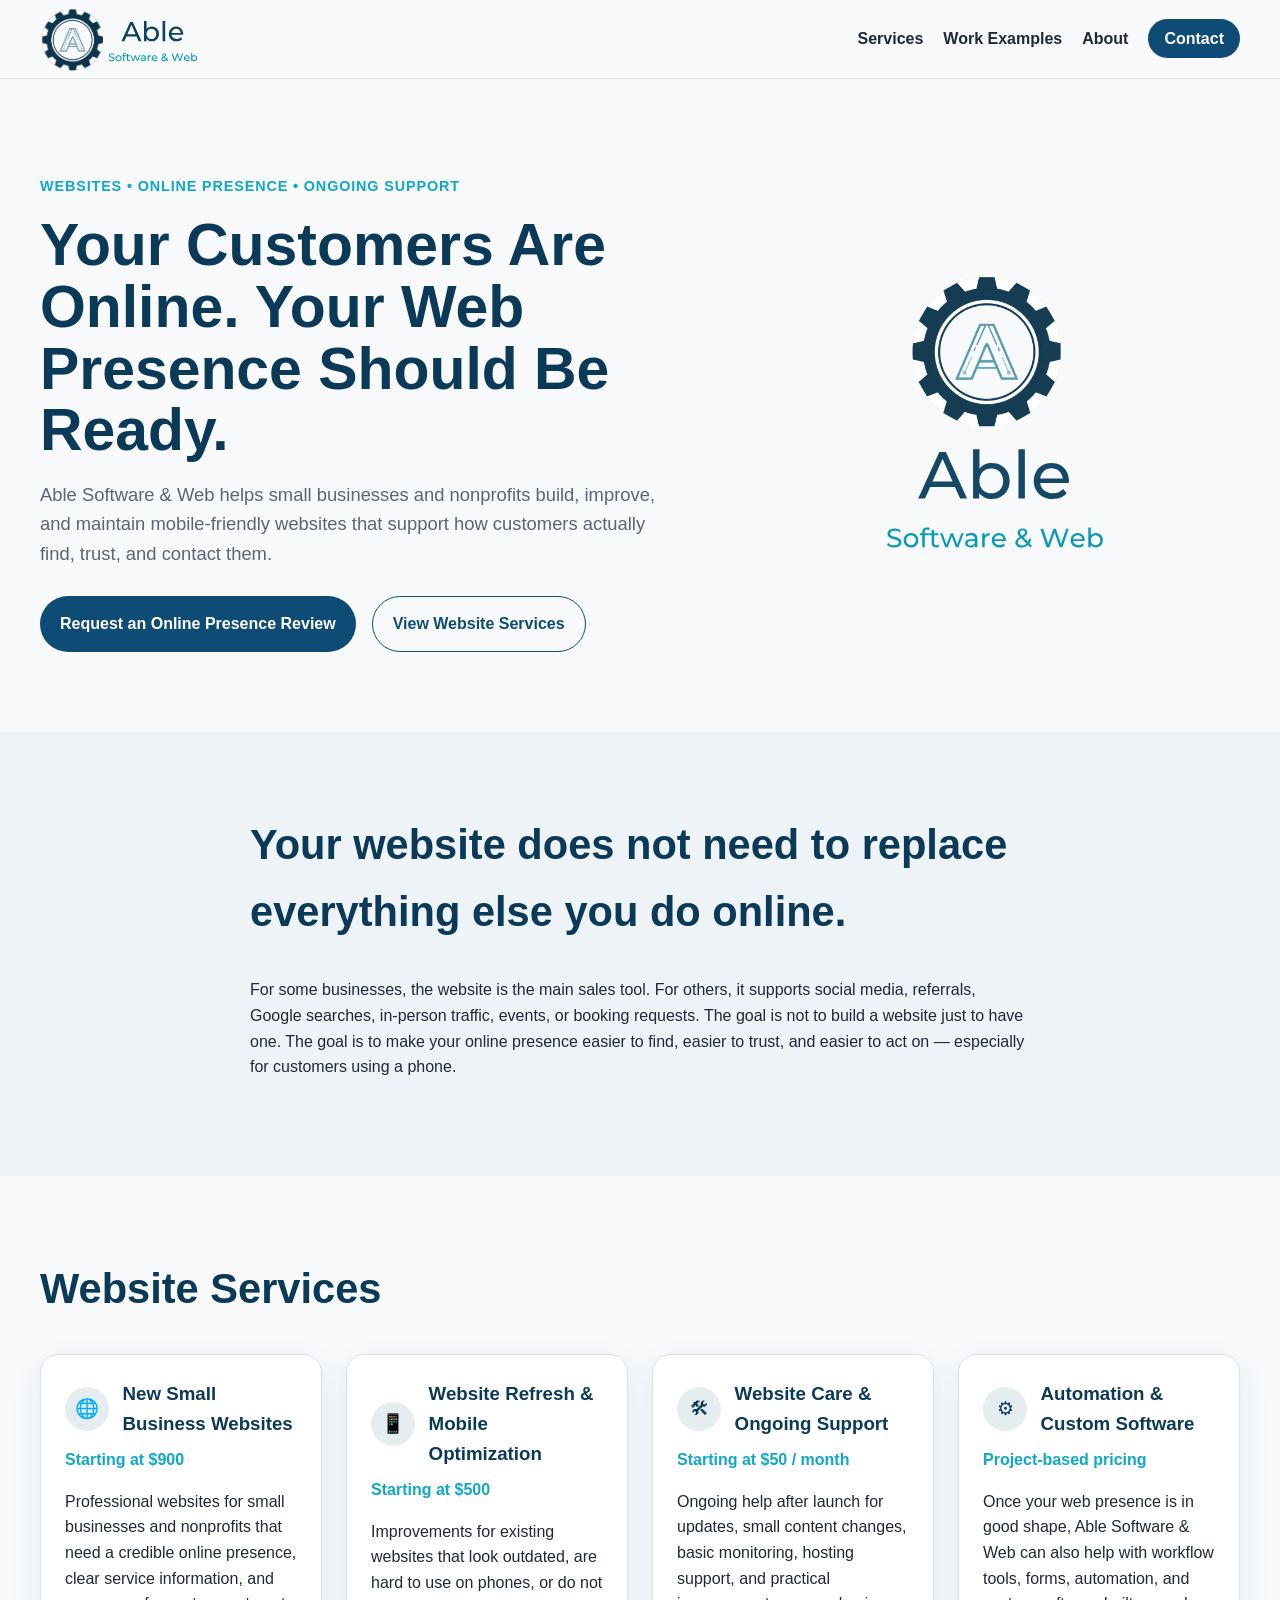
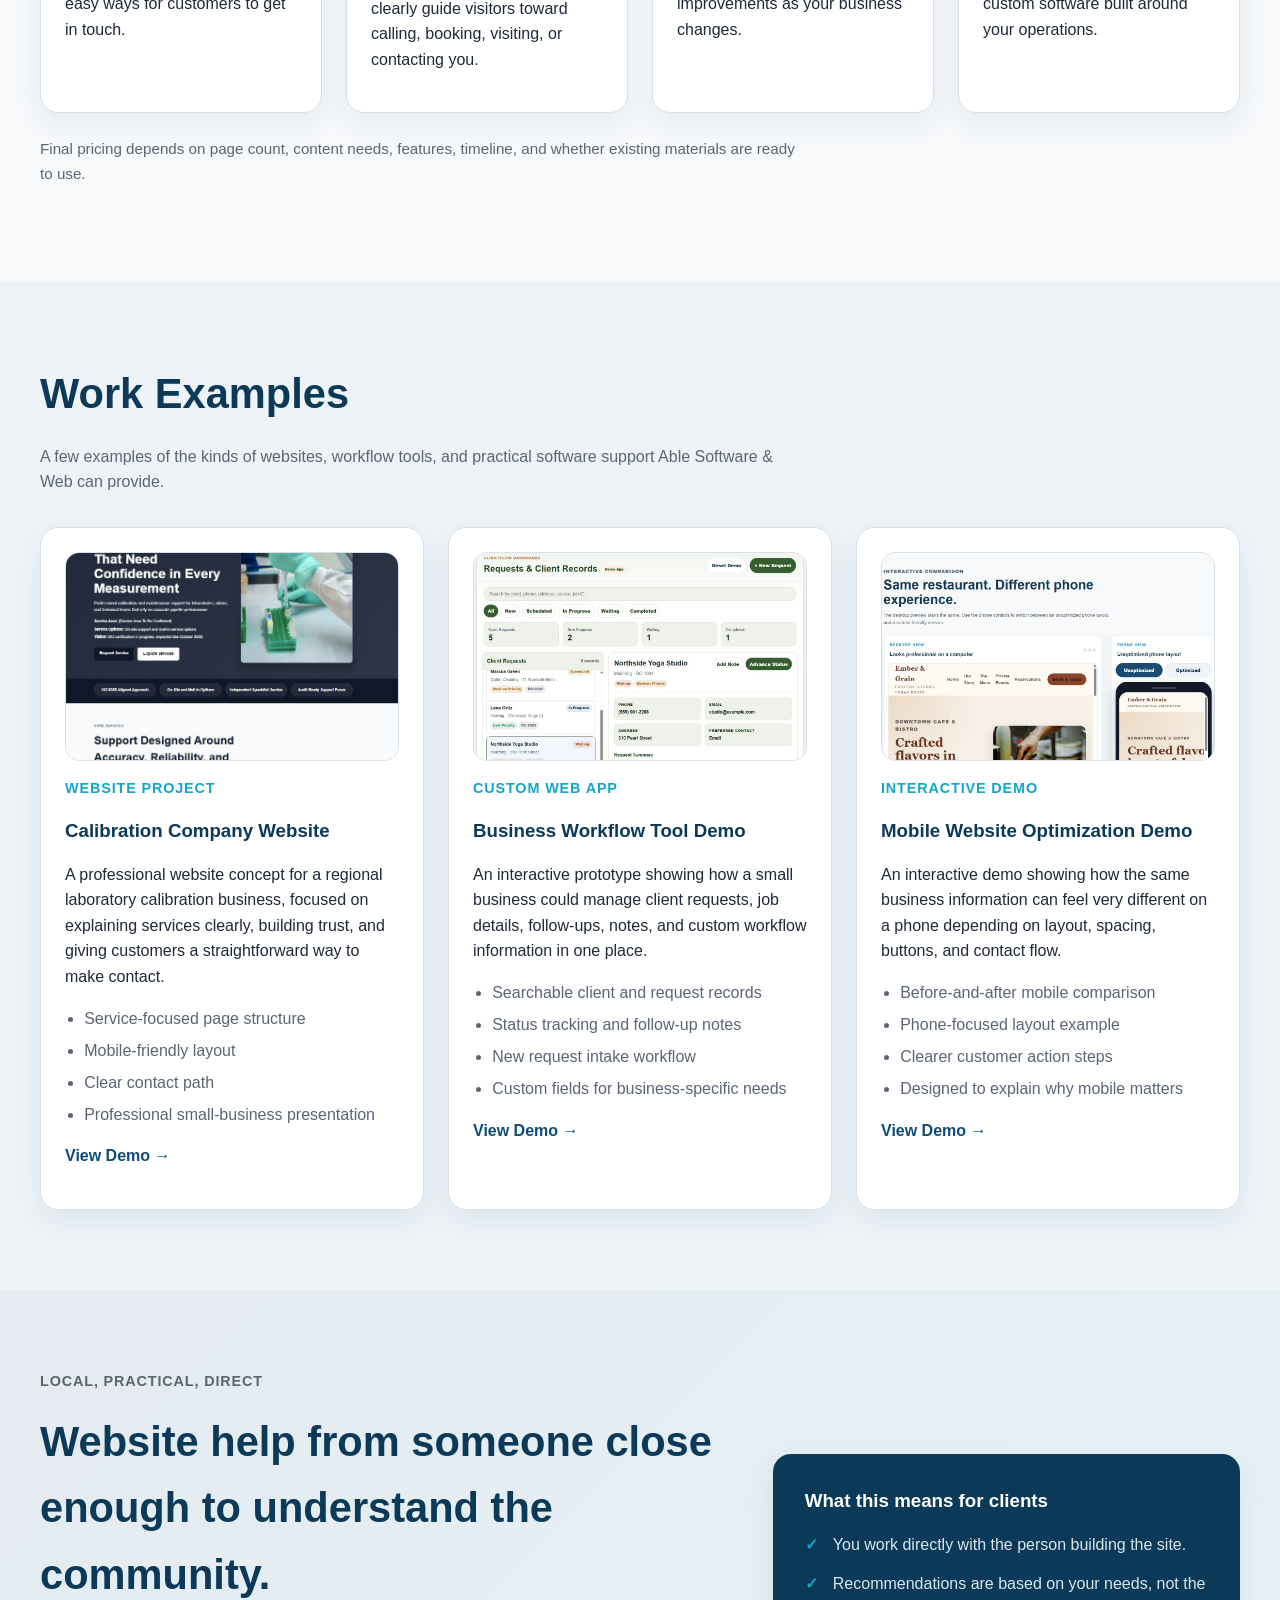
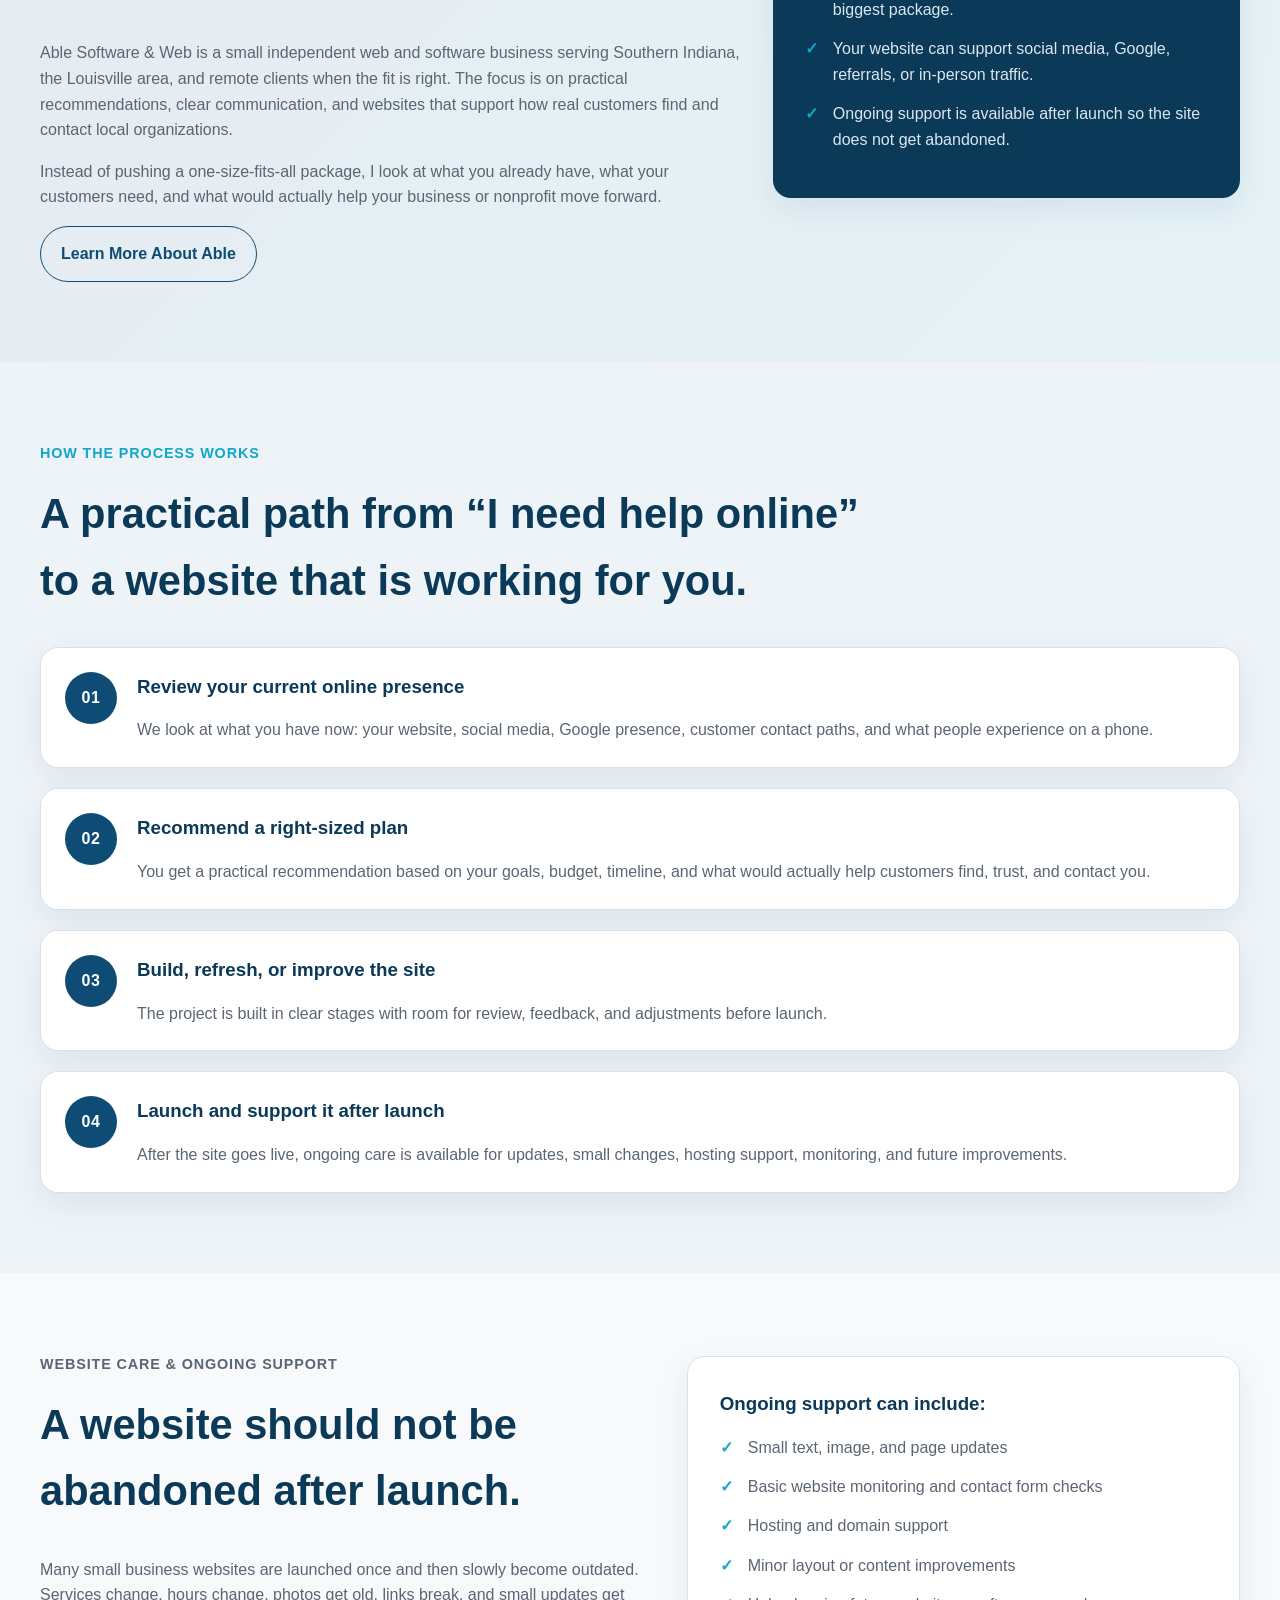
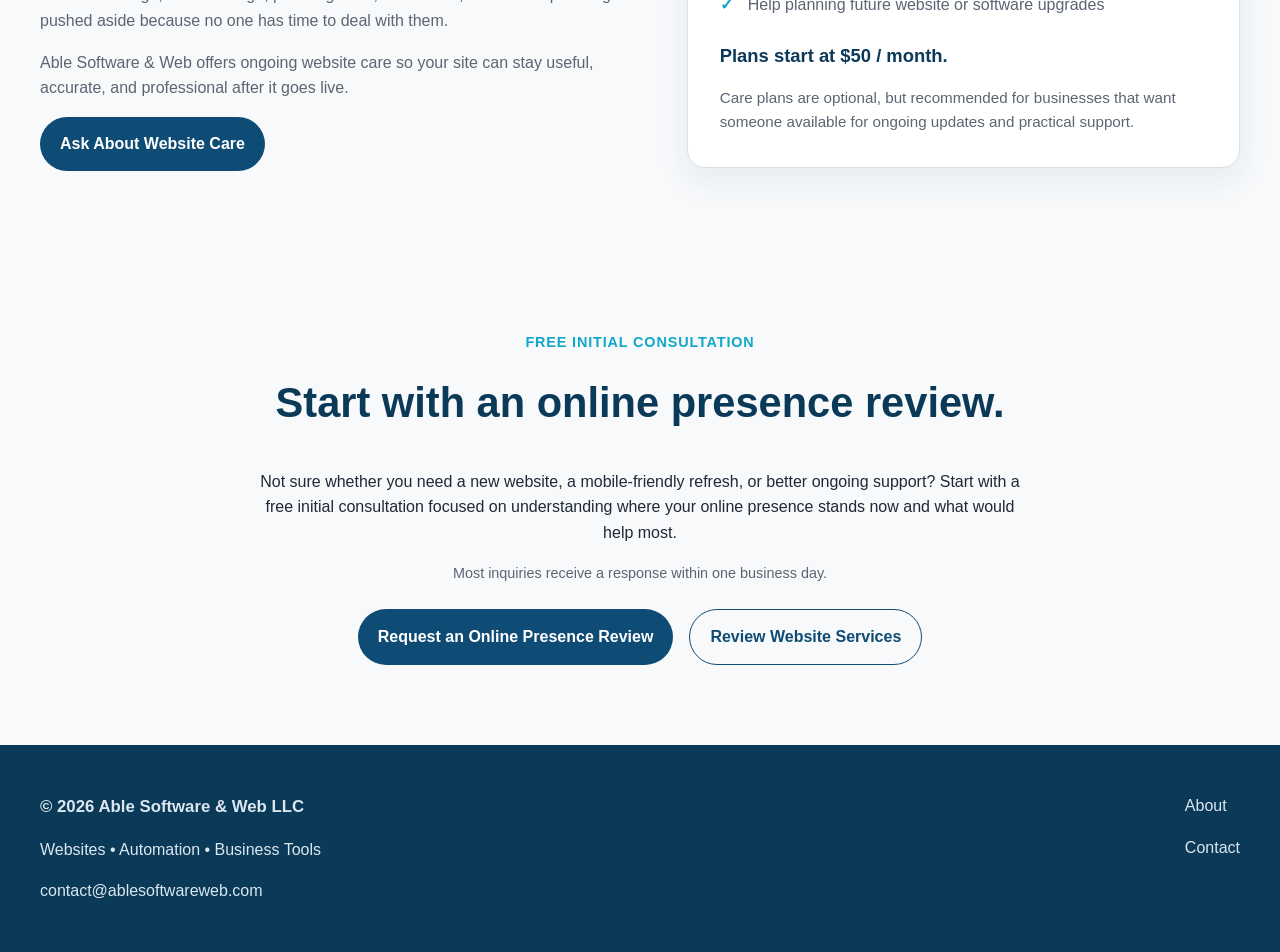
==== commit 2d624d15: "Enhance About and Contact pages with improved content, structure, and form fields; update Demos sect" ====
--- a/index.html
+++ b/index.html
@@ -19,18 +19,21 @@
     <link rel="canonical" href="https://ablesoftwareweb.com/" />
   <link rel="icon" href="images/favicon.ico" sizes="any" />
   <link rel="stylesheet" href="css/styles.css" />
+
+  <script type="application/ld+json">
+  {
+    "@context": "https://schema.org",
+    "@type": "Organization",
+    "name": "Able Software & Web LLC",
+    "url": "https://ablesoftwareweb.com",
+    "email": "contact@ablesoftwareweb.com",
+    "description": "Mobile-friendly websites, online presence reviews, website care, and practical software support for small businesses and nonprofits.",
+    "founder": "Nathan Able"
+  }
+  </script>
+
 </head>
-<script type="application/ld+json">
-{
-  "@context": "https://schema.org",
-  "@type": "Organization",
-  "name": "Able Software & Web LLC",
-  "url": "https://ablesoftwareweb.com",
-  "email": "contact@ablesoftwareweb.com",
-  "description": "Mobile-friendly websites, online presence reviews, website care, and practical software support for small businesses and nonprofits."
-  "founder": "Nathan Able"
-}
-</script>
+
 <body>
   <header class="site-header">
     <div class="container nav-wrap">
@@ -208,11 +211,12 @@
               alt="Example showing mobile website optimization comparison"
               class="work-thumb"
             />
-            <p class="eyebrow">Demo Project</p>
+            <p class="eyebrow">Interactive Demo</p>
             <h3>Mobile Website Optimization Demo</h3>
             <p>
-              A planned interactive demo showing how the same business information can feel
-              very different on a phone depending on layout, spacing, buttons, and contact flow.
+              An interactive demo showing how the same business information can feel
+              very different on a phone depending on layout, spacing, buttons, and
+              contact flow.
             </p>
             <ul class="card-list">
               <li>Before-and-after mobile comparison</li>
--- a/css/styles.css
+++ b/css/styles.css
@@ -793,4 +793,207 @@
   margin-top: 1rem;
   color: var(--color-text-muted);
   font-size: 0.75rem;
+}
+
+.about-hero {
+  text-align: left;
+}
+
+.about-grid,
+.about-split {
+  display: grid;
+  grid-template-columns: 1.15fr 0.85fr;
+  gap: 2rem;
+  align-items: start;
+}
+
+.about-main p,
+.about-split p {
+  color: var(--color-text-muted);
+  font-size: 1.03rem;
+}
+
+.quote-card {
+  background: var(--color-primary-dark);
+  color: #ffffff;
+  border-radius: var(--radius);
+  padding: 2rem;
+  box-shadow: var(--shadow);
+  position: relative;
+}
+
+.quote-card p {
+  margin: 0;
+  color: #ffffff;
+  font-size: 1.25rem;
+  line-height: 1.5;
+  font-weight: 700;
+}
+
+.quote-card::before {
+  content: "“";
+  position: absolute;
+  top: -0.4rem;
+  left: 1rem;
+  color: rgba(255, 255, 255, 0.18);
+  font-size: 6rem;
+  line-height: 1;
+  font-family: Georgia, "Times New Roman", serif;
+}
+
+.about-highlight-card,
+.about-side-card,
+.about-card {
+  background: var(--color-surface);
+  border: 1px solid var(--color-border);
+  border-radius: var(--radius);
+  padding: 1.5rem;
+  box-shadow: var(--shadow);
+}
+
+.about-highlight-card {
+  background: var(--color-primary-dark);
+  color: #ffffff;
+}
+
+.about-highlight-card h3 {
+  color: #ffffff;
+}
+
+.light-check-list li {
+  color: #dbe7ef;
+}
+
+.about-side-card h3,
+.about-card h3 {
+  color: var(--color-primary-dark);
+}
+
+.about-side-card p,
+.about-card p {
+  color: var(--color-text-muted);
+  margin-bottom: 0;
+}
+
+.about-card-grid {
+  display: grid;
+  grid-template-columns: repeat(3, minmax(0, 1fr));
+  gap: 1.25rem;
+  margin-top: 1.5rem;
+}
+
+@media (max-width: 900px) {
+  .about-grid,
+  .about-split,
+  .about-card-grid {
+    grid-template-columns: 1fr;
+  }
+}
+
+.contact-grid {
+  display: grid;
+  grid-template-columns: minmax(0, 1.15fr) minmax(300px, 0.85fr);
+  gap: 2rem;
+  align-items: start;
+}
+
+.contact-main {
+  min-width: 0;
+}
+
+.enhanced-contact-form {
+  margin-top: 0;
+}
+
+.form-row {
+  display: grid;
+  gap: 1rem;
+}
+
+.form-row.two-columns {
+  grid-template-columns: repeat(2, minmax(0, 1fr));
+}
+
+.form-field {
+  display: grid;
+  gap: 0.35rem;
+}
+
+.form-field label {
+  font-weight: 700;
+  color: var(--color-primary-dark);
+}
+
+.form-field label span {
+  color: #b42318;
+}
+
+.contact-form select {
+  width: 100%;
+  padding: 0.9rem 1rem;
+  border: 1px solid var(--color-border);
+  border-radius: 12px;
+  font: inherit;
+  background: white;
+  color: var(--color-text);
+}
+
+.contact-form select:focus {
+  outline: 2px solid rgba(17, 167, 201, 0.25);
+  border-color: var(--color-accent);
+}
+
+.form-helper {
+  margin: 0.25rem 0 0.5rem;
+  color: var(--color-text-muted);
+  font-size: 0.92rem;
+}
+
+.contact-sidebar {
+  display: grid;
+  gap: 1rem;
+}
+
+.contact-side-card h2 {
+  font-size: 1.35rem;
+  margin-bottom: 0.75rem;
+}
+
+.contact-side-card p {
+  color: var(--color-text-muted);
+}
+
+.contact-check-list li {
+  color: var(--color-text-muted);
+}
+
+.contact-note {
+  font-size: 0.92rem;
+  margin-bottom: 0;
+}
+
+.dark-contact-card {
+  background: var(--color-primary-dark);
+  color: #ffffff;
+}
+
+.dark-contact-card h2 {
+  color: #ffffff;
+}
+
+.contact-steps {
+  margin: 1rem 0 0;
+  padding-left: 1.2rem;
+}
+
+.contact-steps li {
+  margin-bottom: 0.7rem;
+  color: #dbe7ef;
+}
+
+@media (max-width: 900px) {
+  .contact-grid,
+  .form-row.two-columns {
+    grid-template-columns: 1fr;
+  }
 }
